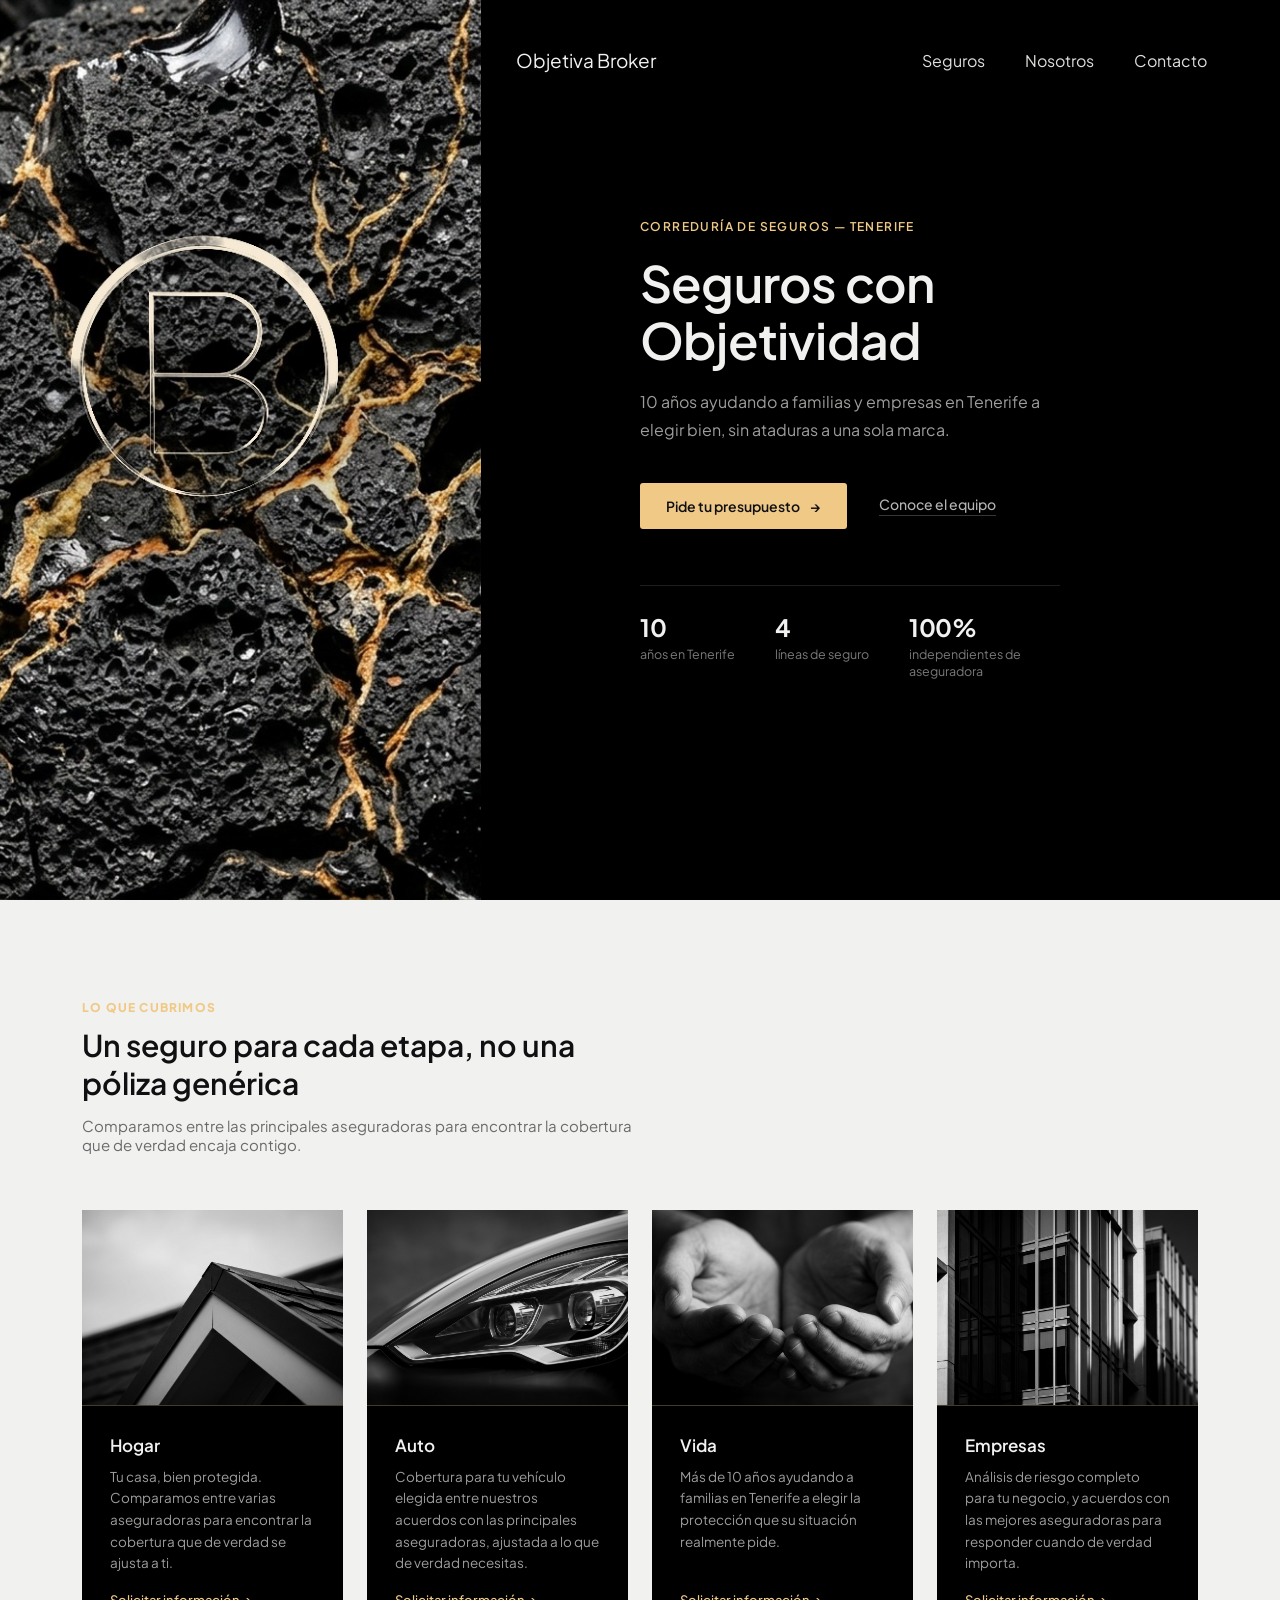
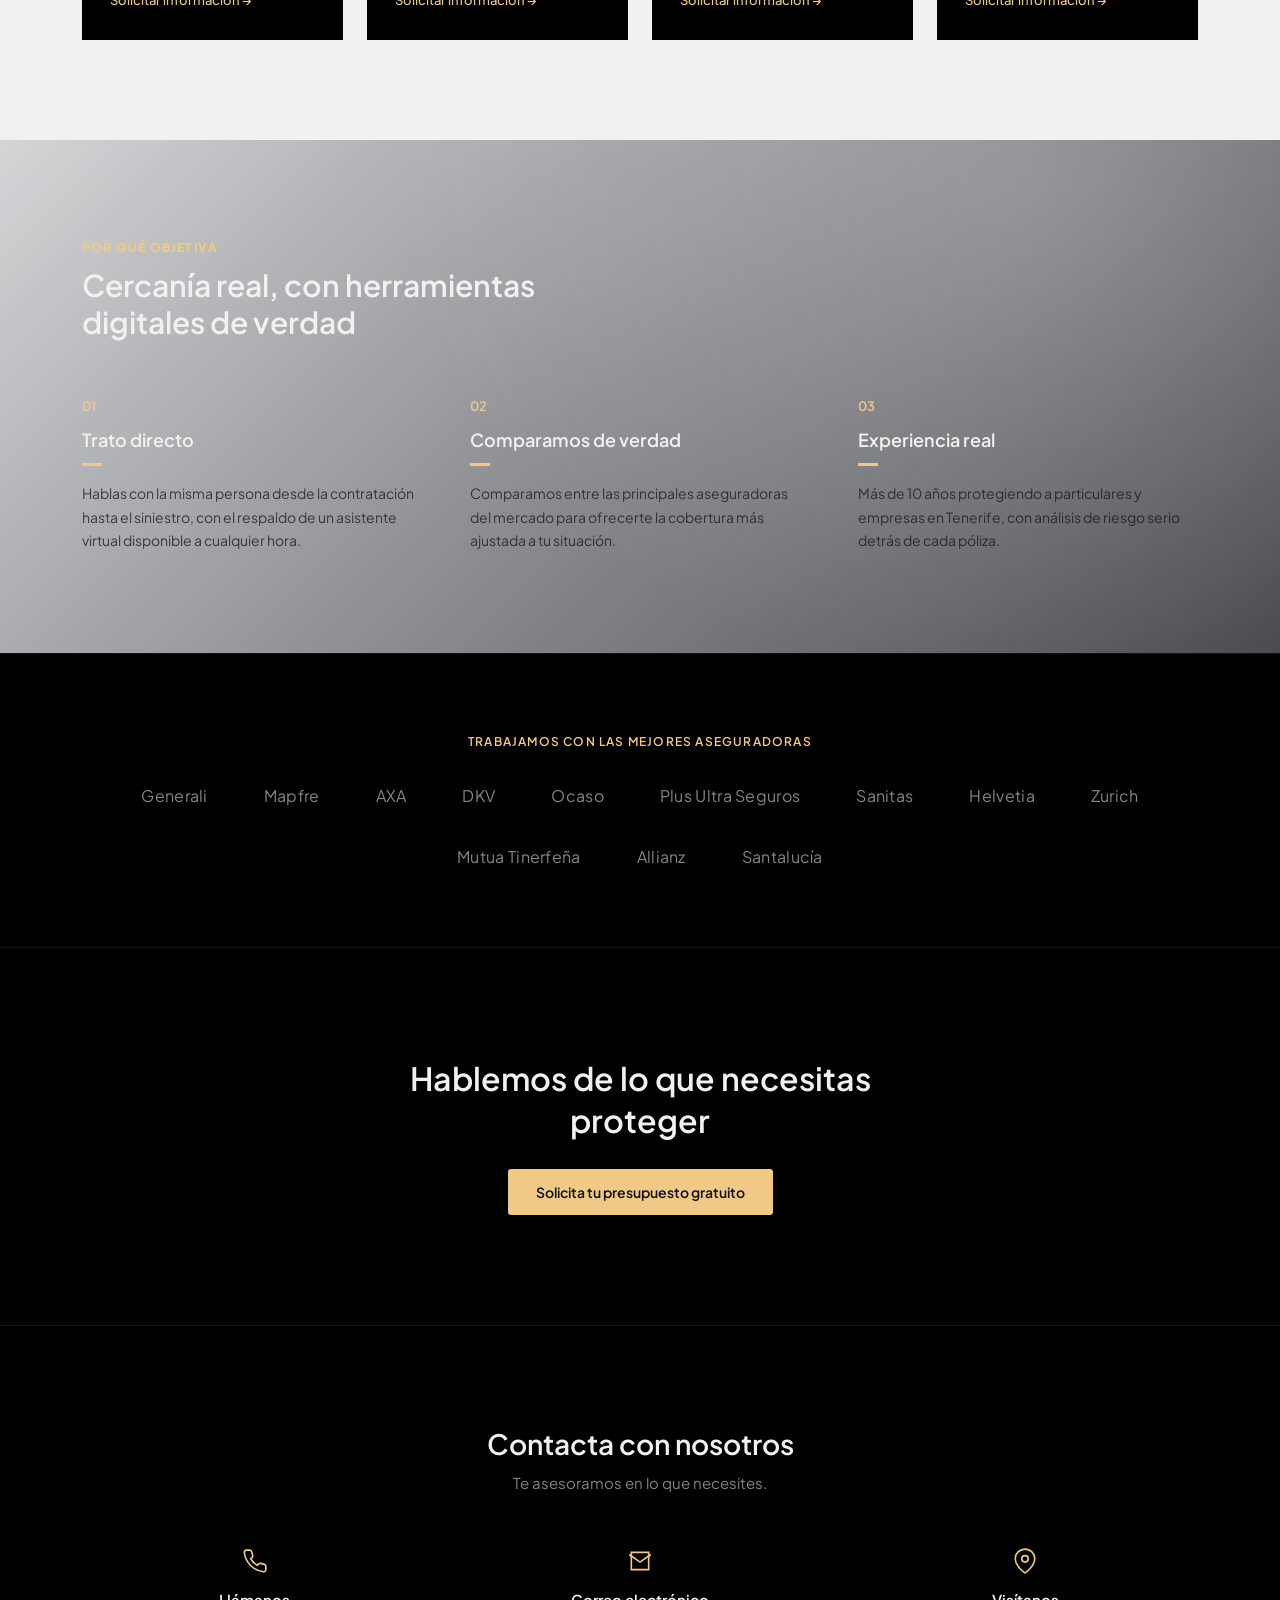
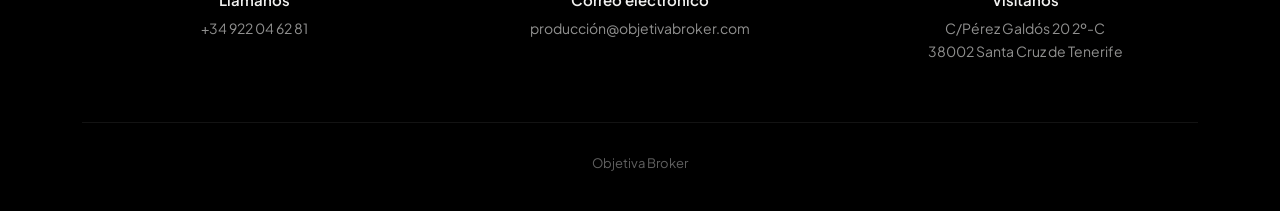
==== index.html @ 62b83504 "fix: menú móvil funcional con hamburguesa en las 5 páginas, header-page limpio sin estilos inline, r" ====
<!DOCTYPE html>
<html lang="es">
<head>
<meta charset="UTF-8">
<meta name="viewport" content="width=device-width, initial-scale=1.0">
<title>Objetiva Broker — Seguros con Objetividad</title>
<meta name="description" content="Correduría de seguros en Tenerife. Hogar, auto, vida y empresas, con trato directo y gestión digital.">
<link rel="preconnect" href="https://fonts.googleapis.com">
<link href="https://fonts.googleapis.com/css2?family=Plus+Jakarta+Sans:wght@400;500;600&display=swap" rel="stylesheet">
<link rel="stylesheet" href="css/style.css">
</head>
<body>

<div class="hero">

  <div class="rock-col">
    <img src="assets/img/roca-hero.jpg" alt="Roca volcánica de Tenerife">
  </div>

  <header>
    <div class="logo">Objetiva Broker</div>
    <button class="menu-toggle" aria-label="Abrir menú"><span></span><span></span><span></span></button>
    <nav>
      <a href="#seguros">Seguros</a>
      <a href="#nosotros">Nosotros</a>
      <a href="#contacto">Contacto</a>
    </nav>
  </header>

  <div class="hero-copy">
    <div class="hero-copy-inner">
      <div class="eyebrow">Correduría de seguros — Tenerife</div>
      <h1>Seguros con Objetividad</h1>
      <p class="hero-sub">10 años ayudando a familias y empresas en Tenerife a elegir bien, sin ataduras a una sola marca.</p>
      <div class="hero-cta-row">
        <a href="#contacto" class="hero-cta">Pide tu presupuesto <span class="arrow">→</span></a>
        <a href="#nosotros" class="hero-secondary">Conoce el equipo</a>
      </div>
      <div class="trust-strip">
        <div class="trust-item">
          <div class="num">10</div>
          <div class="lbl">años en Tenerife</div>
        </div>
        <div class="trust-item">
          <div class="num">4</div>
          <div class="lbl">líneas de seguro</div>
        </div>
        <div class="trust-item">
          <div class="num">100%</div>
          <div class="lbl">independientes de aseguradora</div>
        </div>
      </div>
    </div>
  </div>

</div>

<section id="seguros" class="products">
  <div class="wrap">
    <div class="section-head">
      <div class="section-eyebrow">Lo que cubrimos</div>
      <h2>Un seguro para cada etapa, no una póliza genérica</h2>
      <p>Comparamos entre las principales aseguradoras para encontrar la cobertura que de verdad encaja contigo.</p>
    </div>
    <div class="products-grid">
      <div class="product-card">
        <div class="product-media">
          <img src="assets/img/producto-hogar.png" alt="Hogar" loading="lazy">
        </div>
        <div class="product-body">
          <h3>Hogar</h3>
          <p>Tu casa, bien protegida. Comparamos entre varias aseguradoras para encontrar la cobertura que de verdad se ajusta a ti.</p>
          <a href="#contacto" class="product-link">Solicitar información →</a>
        </div>
      </div>
      <div class="product-card">
        <div class="product-media">
          <img src="assets/img/producto-auto.png" alt="Auto" loading="lazy">
        </div>
        <div class="product-body">
          <h3>Auto</h3>
          <p>Cobertura para tu vehículo elegida entre nuestros acuerdos con las principales aseguradoras, ajustada a lo que de verdad necesitas.</p>
          <a href="#contacto" class="product-link">Solicitar información →</a>
        </div>
      </div>
      <div class="product-card">
        <div class="product-media">
          <img src="assets/img/producto-salud.png" alt="Vida" loading="lazy">
        </div>
        <div class="product-body">
          <h3>Vida</h3>
          <p>Más de 10 años ayudando a familias en Tenerife a elegir la protección que su situación realmente pide.</p>
          <a href="#contacto" class="product-link">Solicitar información →</a>
        </div>
      </div>
      <div class="product-card">
        <div class="product-media">
          <img src="assets/img/producto-empresas.png" alt="Empresas" loading="lazy">
        </div>
        <div class="product-body">
          <h3>Empresas</h3>
          <p>Análisis de riesgo completo para tu negocio, y acuerdos con las mejores aseguradoras para responder cuando de verdad importa.</p>
          <a href="#contacto" class="product-link">Solicitar información →</a>
        </div>
      </div>
    </div>
  </div>
</section>

<section id="nosotros" class="why">
  <div class="wrap">
    <div class="section-head">
      <div class="section-eyebrow">Por qué Objetiva</div>
      <h2>Cercanía real, con herramientas digitales de verdad</h2>
    </div>
    <div class="why-grid">
      <div class="why-item">
        <div class="num">01</div>
        <h3>Trato directo</h3>
        <div class="underline"></div>
        <p>Hablas con la misma persona desde la contratación hasta el siniestro, con el respaldo de un asistente virtual disponible a cualquier hora.</p>
      </div>
      <div class="why-item">
        <div class="num">02</div>
        <h3>Comparamos de verdad</h3>
        <div class="underline"></div>
        <p>Comparamos entre las principales aseguradoras del mercado para ofrecerte la cobertura más ajustada a tu situación.</p>
      </div>
      <div class="why-item">
        <div class="num">03</div>
        <h3>Experiencia real</h3>
        <div class="underline"></div>
        <p>Más de 10 años protegiendo a particulares y empresas en Tenerife, con análisis de riesgo serio detrás de cada póliza.</p>
      </div>
    </div>
  </div>
</section>

<section class="insurers">
  <div class="wrap">
    <div class="insurers-eyebrow">Trabajamos con las mejores aseguradoras</div>
    <div class="insurers-grid">
      <span>Generali</span>
      <span>Mapfre</span>
      <span>AXA</span>
      <span>DKV</span>
      <span>Ocaso</span>
      <span>Plus Ultra Seguros</span>
      <span>Sanitas</span>
      <span>Helvetia</span>
      <span>Zurich</span>
      <span>Mutua Tinerfeña</span>
      <span>Allianz</span>
      <span>Santalucía</span>
    </div>
  </div>
</section>

<section class="cta-band">
  <div class="wrap">
    <h2>Hablemos de lo que necesitas proteger</h2>
    <a href="#contacto" class="btn-primary">Solicita tu presupuesto gratuito</a>
  </div>
</section>

<footer id="contacto">
  <div class="wrap">
    <div class="footer-head">
      <h2>Contacta con nosotros</h2>
      <p>Te asesoramos en lo que necesites.</p>
    </div>
    <div class="footer-grid">
      <div class="footer-item">
        <svg class="footer-icon" viewBox="0 0 24 24" fill="none" stroke="currentColor" stroke-width="1.5"><path d="M22 16.92v3a2 2 0 0 1-2.18 2 19.79 19.79 0 0 1-8.63-3.07 19.5 19.5 0 0 1-6-6 19.79 19.79 0 0 1-3.07-8.67A2 2 0 0 1 4.11 2h3a2 2 0 0 1 2 1.72c.127.96.362 1.903.7 2.81a2 2 0 0 1-.45 2.11L8.09 9.91a16 16 0 0 0 6 6l1.27-1.27a2 2 0 0 1 2.11-.45c.907.338 1.85.573 2.81.7A2 2 0 0 1 22 16.92z"/></svg>
        <div class="footer-label">Llámanos</div>
        <div class="footer-value">+34 922 04 62 81</div>
      </div>
      <div class="footer-item">
        <svg class="footer-icon" viewBox="0 0 24 24" fill="none" stroke="currentColor" stroke-width="1.5"><path d="M4 4h16v16H4z"/><path d="m22 6-10 7L2 6"/></svg>
        <div class="footer-label">Correo electrónico</div>
        <div class="footer-value">producción@objetivabroker.com</div>
      </div>
      <div class="footer-item">
        <svg class="footer-icon" viewBox="0 0 24 24" fill="none" stroke="currentColor" stroke-width="1.5"><path d="M21 10c0 7-9 13-9 13s-9-6-9-13a9 9 0 0 1 18 0z"/><circle cx="12" cy="10" r="3"/></svg>
        <div class="footer-label">Visítanos</div>
        <div class="footer-value">C/Pérez Galdós 20 2º-C<br>38002 Santa Cruz de Tenerife</div>
      </div>
    </div>
    <div class="footer-bottom">Objetiva Broker</div>
  </div>
</footer>

<script src="js/main.js"></script>
</body>
</html>
---- css/style.css ----
:root {
  --bg: #000000;
  --gold: #F0C987;
  --gold-dark: #9C7434;
  --text: #F1F1F0;
  --radius: 3px;
}

* {
  margin: 0;
  padding: 0;
  box-sizing: border-box;
}

html, body {
  height: 100%;
}

body {
  background: var(--bg);
  color: var(--text);
  font-family: 'Plus Jakarta Sans', sans-serif;
}

a {
  color: inherit;
  text-decoration: none;
}

/* ---------- Hero ---------- */

.hero {
  position: relative;
  height: 100vh;
  overflow: hidden;
}

.rock-col {
  position: absolute;
  top: 0;
  left: 0;
  width: 37.6%;
  height: 100%;
}

.rock-col img {
  width: 100%;
  height: 100%;
  object-fit: cover;
  object-position: center 30%;
  display: block;
}

header {
  position: absolute;
  top: 0;
  left: 37.6%;
  right: 0;
  z-index: 3;
  padding: 48px 5.7% 0 2.7%;
  display: flex;
  align-items: center;
  justify-content: space-between;
}

.logo {
  font-size: 19px;
  font-weight: 400;
  color: var(--text);
}

nav {
  display: flex;
  gap: 40px;
}

nav a {
  font-size: 16px;
  font-weight: 400;
  color: var(--text);
  opacity: 0.92;
  transition: opacity 0.2s ease;
}

nav a:hover {
  opacity: 1;
}

.hero-copy {
  position: relative;
  z-index: 2;
  height: 100%;
  display: flex;
  align-items: center;
  padding-left: 50%;
}

.hero-copy-inner {
  max-width: 420px;
}

.eyebrow {
  font-size: 12px;
  font-weight: 600;
  letter-spacing: 1.4px;
  text-transform: uppercase;
  color: var(--gold);
  margin-bottom: 20px;
}

.hero-copy h1 {
  font-size: 50px;
  font-weight: 600;
  line-height: 1.14;
  letter-spacing: -0.8px;
}

.hero-sub {
  margin-top: 20px;
  font-size: 16px;
  color: rgba(241, 241, 240, 0.65);
  line-height: 1.7;
  max-width: 410px;
}

.hero-cta-row {
  display: flex;
  align-items: center;
  gap: 32px;
  margin-top: 40px;
}

.hero-cta {
  display: inline-flex;
  align-items: center;
  gap: 10px;
  font-size: 14px;
  font-weight: 600;
  background: var(--gold);
  color: #101012;
  padding: 14px 26px;
  border-radius: var(--radius);
  transition: opacity 0.2s ease;
}

.hero-cta:hover {
  opacity: 0.88;
}

.hero-secondary {
  font-size: 14px;
  font-weight: 500;
  color: var(--text);
  opacity: 0.75;
  border-bottom: 1px solid rgba(241, 241, 240, 0.3);
  padding-bottom: 2px;
  transition: opacity 0.2s ease;
}

.hero-secondary:hover {
  opacity: 1;
}

.trust-strip {
  display: flex;
  gap: 40px;
  margin-top: 56px;
  padding-top: 26px;
  border-top: 1px solid rgba(241, 241, 240, 0.12);
}

.trust-item .num {
  font-size: 24px;
  font-weight: 700;
  color: var(--text);
  letter-spacing: -0.5px;
}

.trust-item .lbl {
  font-size: 12.5px;
  color: rgba(241, 241, 240, 0.5);
  margin-top: 4px;
  line-height: 1.4;
  max-width: 140px;
}

/* ---------- Layout helpers ---------- */

.wrap {
  max-width: 1180px;
  margin: 0 auto;
  padding: 0 32px;
}

section {
  padding: 100px 0;
}

.section-head {
  max-width: 560px;
  margin-bottom: 56px;
}

.section-eyebrow {
  font-size: 12px;
  font-weight: 800;
  letter-spacing: 1.2px;
  text-transform: uppercase;
  color: var(--gold);
  margin-bottom: 12px;
}

.section-head h2 {
  font-size: 30px;
  font-weight: 600;
  line-height: 1.25;
}

.section-head p {
  margin-top: 14px;
  color: rgba(241, 241, 240, 0.65);
  font-size: 15px;
}

/* ---------- Products ---------- */

.products {
  background: #F1F1F0;
}

.products .section-head h2 {
  color: #101012;
}

.products .section-head p {
  color: rgba(16, 16, 18, 0.6);
}

.products-grid {
  display: grid;
  grid-template-columns: repeat(4, 1fr);
  gap: 24px;
}
.product-card {
  background: var(--bg);
  padding: 0;
  display: flex;
  flex-direction: column;
  transition: background 0.2s ease;
}
.product-card:hover {
  background: #17171a;
}
.product-media {
  width: 100%;
  aspect-ratio: 4 / 3;
  overflow: hidden;
  border-bottom: 1px solid rgba(201, 168, 112, 0.35);
}
.product-media img {
  width: 100%;
  height: 100%;
  object-fit: cover;
  display: block;
  filter: grayscale(100%) contrast(1.05) brightness(0.95);
  transition: filter 0.5s ease, transform 0.5s ease;
}
.product-card:hover .product-media img {
  filter: grayscale(35%) sepia(22%) saturate(130%) contrast(1.05) brightness(0.95);
  transform: scale(1.04);
}
.product-body {
  padding: 28px 28px 32px;
  display: flex;
  flex-direction: column;
  flex: 1;
}
.product-card h3 {
  font-size: 17px;
  font-weight: 600;
  margin-bottom: 10px;
}
.product-card p {
  font-size: 13.5px;
  color: rgba(241, 241, 240, 0.65);
  line-height: 1.6;
}
.product-link {
  display: inline-block;
  margin-top: auto;
  padding-top: 18px;
  font-size: 13px;
  color: var(--gold);
  font-weight: 500;
}

/* ---------- Why Objetiva ---------- */

.why {
  background:
    radial-gradient(ellipse 900px 700px at 80% 10%, rgba(255, 255, 255, 0.18) 0%, rgba(255, 255, 255, 0) 70%),
    linear-gradient(135deg, #D4D5D7 0%, #8A8C8F 50%, #4A4C4F 100%);
}

.why-grid {
  display: grid;
  grid-template-columns: 1fr 1fr 1fr;
  gap: 48px;
}

.why-item .num {
  font-size: 13px;
  color: var(--gold);
  font-weight: 600;
  margin-bottom: 14px;
}

.why-item h3 {
  font-size: 18px;
  font-weight: 600;
  margin-bottom: 4px;
}

.why-item .underline {
  width: 20px;
  height: 3px;
  background: var(--gold);
  margin: 12px 0 16px;
  border-radius: 0;
}

.why-item p {
  font-size: 14px;
  color: rgba(20, 20, 22, 0.75);
  line-height: 1.7;
}

/* ---------- CTA band ---------- */

.cta-band {
  text-align: center;
  padding: 110px 0;
}

.cta-band h2 {
  font-size: 32px;
  font-weight: 600;
  max-width: 520px;
  margin: 0 auto 28px;
  line-height: 1.3;
}

.btn-primary {
  background: var(--gold);
  color: #101012;
  font-weight: 600;
  font-size: 14px;
  padding: 14px 28px;
  border-radius: var(--radius);
  display: inline-block;
}

/* ---------- Footer ---------- */

footer {
  border-top: 1px solid rgba(241, 241, 240, 0.1);
  padding: 100px 0 40px;
  text-align: center;
}

.footer-head h2 {
  font-size: 28px;
  font-weight: 600;
  color: var(--text);
}

.footer-head p {
  margin-top: 12px;
  font-size: 15px;
  color: rgba(241, 241, 240, 0.55);
}

.footer-grid {
  display: grid;
  grid-template-columns: 1fr 1fr 1fr;
  gap: 40px;
  margin: 56px 0 60px;
}

.footer-item {
  display: flex;
  flex-direction: column;
  align-items: center;
}

.footer-icon {
  width: 26px;
  height: 26px;
  color: var(--gold);
  margin-bottom: 16px;
}

.footer-label {
  font-size: 15px;
  font-weight: 600;
  color: var(--text);
  margin-bottom: 8px;
}

.footer-value {
  font-size: 14px;
  color: rgba(241, 241, 240, 0.6);
  line-height: 1.6;
}

.footer-bottom {
  padding-top: 32px;
  border-top: 1px solid rgba(241, 241, 240, 0.08);
  font-size: 13px;
  color: rgba(241, 241, 240, 0.4);
}

/* ---------- Responsive ---------- */


/* ---------- Insurers ---------- */

.insurers {
  padding: 80px 0;
  border-top: 1px solid rgba(241, 241, 240, 0.08);
  border-bottom: 1px solid rgba(241, 241, 240, 0.08);
}

.insurers-eyebrow {
  font-size: 12px;
  font-weight: 600;
  letter-spacing: 1.2px;
  text-transform: uppercase;
  color: var(--gold);
  margin-bottom: 36px;
  text-align: center;
}

.insurers-grid {
  display: flex;
  flex-wrap: wrap;
  justify-content: center;
  gap: 40px 56px;
}

.insurers-grid span {
  font-size: 16px;
  font-weight: 400;
  color: rgba(241, 241, 240, 0.55);
  letter-spacing: 0.3px;
}

@media (max-width: 900px) {

  header {
    left: 0;
    padding: 24px 24px 0;
    background: rgba(0, 0, 0, 0.4);
  }

  .rock-col {
    width: 100%;
    opacity: 0.35;
  }

  .hero-copy {
    padding-left: 24px;
    padding-right: 24px;
    padding-top: 260px;
    justify-content: flex-start;
  }

  .hero-copy h1 {
    font-size: 30px;
  }

  .products-grid {
    grid-template-columns: 1fr 1fr;
  }

  .why-grid {
    grid-template-columns: 1fr;
    gap: 40px;
  }

  .footer-grid {
    grid-template-columns: 1fr;
    gap: 36px;
  }
}

/* ---------- Página interior: header genérico ---------- */

.page-head {
  background: #000000;
  padding: 80px 5.7% 70px;
  text-align: center;
}

.page-eyebrow {
  font-size: 12px;
  font-weight: 600;
  letter-spacing: 1.4px;
  text-transform: uppercase;
  color: var(--gold);
  margin-bottom: 18px;
}

.page-head h1 {
  font-size: 38px;
  font-weight: 600;
  letter-spacing: -0.5px;
  max-width: 640px;
  margin: 0 auto;
}

nav a.active {
  color: var(--gold);
  opacity: 1;
}

/* ---------- Categorías de seguros (zigzag) ---------- */

.category {
  display: flex;
  align-items: center;
  min-height: 380px;
  max-width: 1180px;
  margin: 0 auto;
  padding: 60px 32px;
  gap: 64px;
}

.category.reverse {
  flex-direction: row-reverse;
}

.cat-media {
  flex: 1 1 46%;
  aspect-ratio: 4 / 3;
  border-radius: var(--radius);
  overflow: hidden;
  background: #101012;
}

.cat-media img {
  width: 100%;
  height: 100%;
  object-fit: cover;
  display: block;
  filter: grayscale(100%) contrast(1.05) brightness(0.95);
}

.cat-media.pending {
  display: flex;
  align-items: center;
  justify-content: center;
  font-size: 12px;
  color: rgba(241, 241, 240, 0.35);
  text-align: center;
  padding: 20px;
}

.cat-body {
  flex: 1 1 54%;
}

.cat-icon {
  width: 38px;
  height: 38px;
  border: 1.4px solid var(--gold);
  border-radius: 50%;
  display: flex;
  align-items: center;
  justify-content: center;
  margin-bottom: 22px;
  color: var(--gold);
  font-size: 16px;
}

.cat-body h2 {
  font-size: 28px;
  font-weight: 600;
  letter-spacing: -0.3px;
  margin-bottom: 10px;
}

.cat-tagline {
  font-size: 15px;
  color: var(--gold);
  margin-bottom: 22px;
  font-weight: 500;
}

.cat-list {
  list-style: none;
  margin-bottom: 22px;
}

.cat-list li {
  font-size: 14.5px;
  color: rgba(241, 241, 240, 0.7);
  line-height: 1.7;
  padding-left: 18px;
  position: relative;
  margin-bottom: 6px;
}

.cat-list li::before {
  content: "—";
  position: absolute;
  left: 0;
  color: var(--gold-dark);
}

.cat-diff {
  font-size: 13.5px;
  color: rgba(241, 241, 240, 0.5);
  font-style: italic;
  border-left: 2px solid var(--gold);
  padding-left: 14px;
  margin-bottom: 26px;
  max-width: 400px;
}

.cat-cta {
  display: inline-flex;
  align-items: center;
  gap: 8px;
  font-size: 13.5px;
  font-weight: 600;
  color: var(--gold);
  border-bottom: 1px solid rgba(240, 201, 135, 0.4);
  padding-bottom: 3px;
}

.divider {
  height: 1px;
  background: rgba(241, 241, 240, 0.07);
  max-width: 1180px;
  margin: 0 auto;
}

@media (max-width: 900px) {
  .category, .category.reverse {
    flex-direction: column;
    gap: 32px;
    padding: 48px 24px;
  }
}

/* ---------- Página Nosotros ---------- */

.historia {
  display: flex;
  align-items: center;
  gap: 64px;
  max-width: 1180px;
  margin: 0 auto;
  padding: 90px 32px;
}

.historia-media {
  flex: 1 1 44%;
  aspect-ratio: 4 / 3.4;
  border-radius: var(--radius);
  overflow: hidden;
  background: #101012;
}

.historia-media img {
  width: 100%;
  height: 100%;
  object-fit: cover;
  display: block;
  filter: grayscale(100%) contrast(1.05) brightness(0.95);
}

.historia-media.pending {
  display: flex;
  align-items: center;
  justify-content: center;
  font-size: 12px;
  color: rgba(241, 241, 240, 0.35);
  text-align: center;
  padding: 20px;
}

.historia-body {
  flex: 1 1 56%;
}

.historia-body h2 {
  font-size: 28px;
  font-weight: 600;
  margin-bottom: 18px;
  letter-spacing: -0.3px;
}

.historia-body p {
  font-size: 15px;
  color: rgba(241, 241, 240, 0.65);
  line-height: 1.8;
  margin-bottom: 16px;
  max-width: 480px;
}

@media (max-width: 900px) {
  .historia {
    flex-direction: column;
    gap: 32px;
    padding: 48px 24px;
  }
}

/* ---------- Página Contacto ---------- */

.contact-wrap {
  display: flex;
  gap: 64px;
  max-width: 1180px;
  margin: 0 auto;
  padding: 20px 32px 100px;
}

.contact-form {
  flex: 1 1 58%;
}

.field {
  margin-bottom: 20px;
  display: flex;
  flex-direction: column;
  gap: 8px;
}

.field label {
  font-size: 12.5px;
  color: rgba(241, 241, 240, 0.55);
  font-weight: 500;
}

.field input,
.field textarea {
  background: #17171a;
  border: 1px solid rgba(241, 241, 240, 0.12);
  border-radius: var(--radius);
  padding: 13px 14px;
  color: var(--text);
  font-family: 'Plus Jakarta Sans', sans-serif;
  font-size: 14px;
}

.field textarea {
  resize: vertical;
  min-height: 110px;
}

.btn-submit {
  background: var(--gold);
  color: #101012;
  font-weight: 600;
  font-size: 14px;
  padding: 14px 30px;
  border-radius: var(--radius);
  display: inline-block;
  border: none;
  cursor: pointer;
  margin-top: 8px;
  font-family: 'Plus Jakarta Sans', sans-serif;
}

.form-note {
  font-size: 12.5px;
  color: rgba(241, 241, 240, 0.4);
  margin-top: 14px;
}

.contact-info {
  flex: 1 1 42%;
}

.info-block {
  margin-bottom: 32px;
}

.info-block .lbl {
  font-size: 12px;
  font-weight: 700;
  letter-spacing: 0.8px;
  text-transform: uppercase;
  color: var(--gold);
  margin-bottom: 8px;
}

.info-block .val {
  font-size: 15px;
  color: rgba(241, 241, 240, 0.8);
  line-height: 1.6;
}

.map-ph {
  margin-top: 12px;
  aspect-ratio: 16 / 10;
  border-radius: var(--radius);
  background: #101012;
  display: flex;
  align-items: center;
  justify-content: center;
  font-size: 12px;
  color: rgba(241, 241, 240, 0.35);
  text-align: center;
  padding: 20px;
}

@media (max-width: 900px) {
  .contact-wrap {
    flex-direction: column;
    gap: 40px;
    padding: 20px 24px 60px;
  }
}

/* ---------- Página Legal ---------- */

.legal-nav {
  display: flex;
  gap: 32px;
  justify-content: center;
  padding: 24px 5.7% 0;
  background: #000000;
  border-bottom: 1px solid rgba(241, 241, 240, 0.08);
}

.legal-nav a {
  font-size: 13.5px;
  color: rgba(241, 241, 240, 0.55);
  padding-bottom: 14px;
  display: inline-block;
}

.legal-nav a.active {
  color: var(--gold);
  border-bottom: 2px solid var(--gold);
}

.legal-body {
  max-width: 760px;
  margin: 0 auto;
  padding: 70px 32px 100px;
}

.legal-body h2 {
  font-size: 19px;
  font-weight: 600;
  margin: 36px 0 12px;
}

.legal-body h2:first-child {
  margin-top: 0;
}

.legal-body p {
  font-size: 14px;
  color: rgba(241, 241, 240, 0.6);
  line-height: 1.8;
  margin-bottom: 14px;
}

.legal-body .pending-note {
  font-size: 12.5px;
  color: var(--gold-dark);
  font-style: italic;
}

/* ---------- Header genérico de páginas interiores ---------- */

.header-page {
  position: relative;
  background: #000000;
  padding: 28px 5.7%;
  display: flex;
  align-items: center;
  justify-content: space-between;
}

/* ---------- Menú móvil (hamburguesa) ---------- */

.menu-toggle {
  display: none;
  flex-direction: column;
  gap: 5px;
  background: none;
  border: none;
  cursor: pointer;
  padding: 6px;
  z-index: 10;
}

.menu-toggle span {
  width: 22px;
  height: 2px;
  background: var(--text);
  display: block;
  transition: transform 0.25s ease, opacity 0.25s ease;
}

.menu-toggle.open span:nth-child(1) {
  transform: translateY(7px) rotate(45deg);
}

.menu-toggle.open span:nth-child(2) {
  opacity: 0;
}

.menu-toggle.open span:nth-child(3) {
  transform: translateY(-7px) rotate(-45deg);
}

@media (max-width: 900px) {
  .menu-toggle {
    display: flex;
  }

  .header-page {
    padding: 20px 24px;
  }

  nav {
    position: absolute;
    top: 100%;
    left: 0;
    right: 0;
    background: #000000;
    flex-direction: column;
    gap: 0;
    max-height: 0;
    overflow: hidden;
    opacity: 0;
    pointer-events: none;
    transition: max-height 0.3s ease, opacity 0.3s ease;
    z-index: 5;
  }

  nav.nav-open {
    max-height: 300px;
    opacity: 1;
    pointer-events: auto;
    border-bottom: 1px solid rgba(241, 241, 240, 0.08);
  }

  nav a {
    padding: 16px 24px;
    border-top: 1px solid rgba(241, 241, 240, 0.08);
  }
}

/* ---------- Legal responsive ---------- */

@media (max-width: 900px) {
  .legal-nav {
    gap: 20px;
    padding: 20px 24px 0;
    flex-wrap: wrap;
  }

  .legal-body {
    padding: 48px 24px 70px;
  }
}
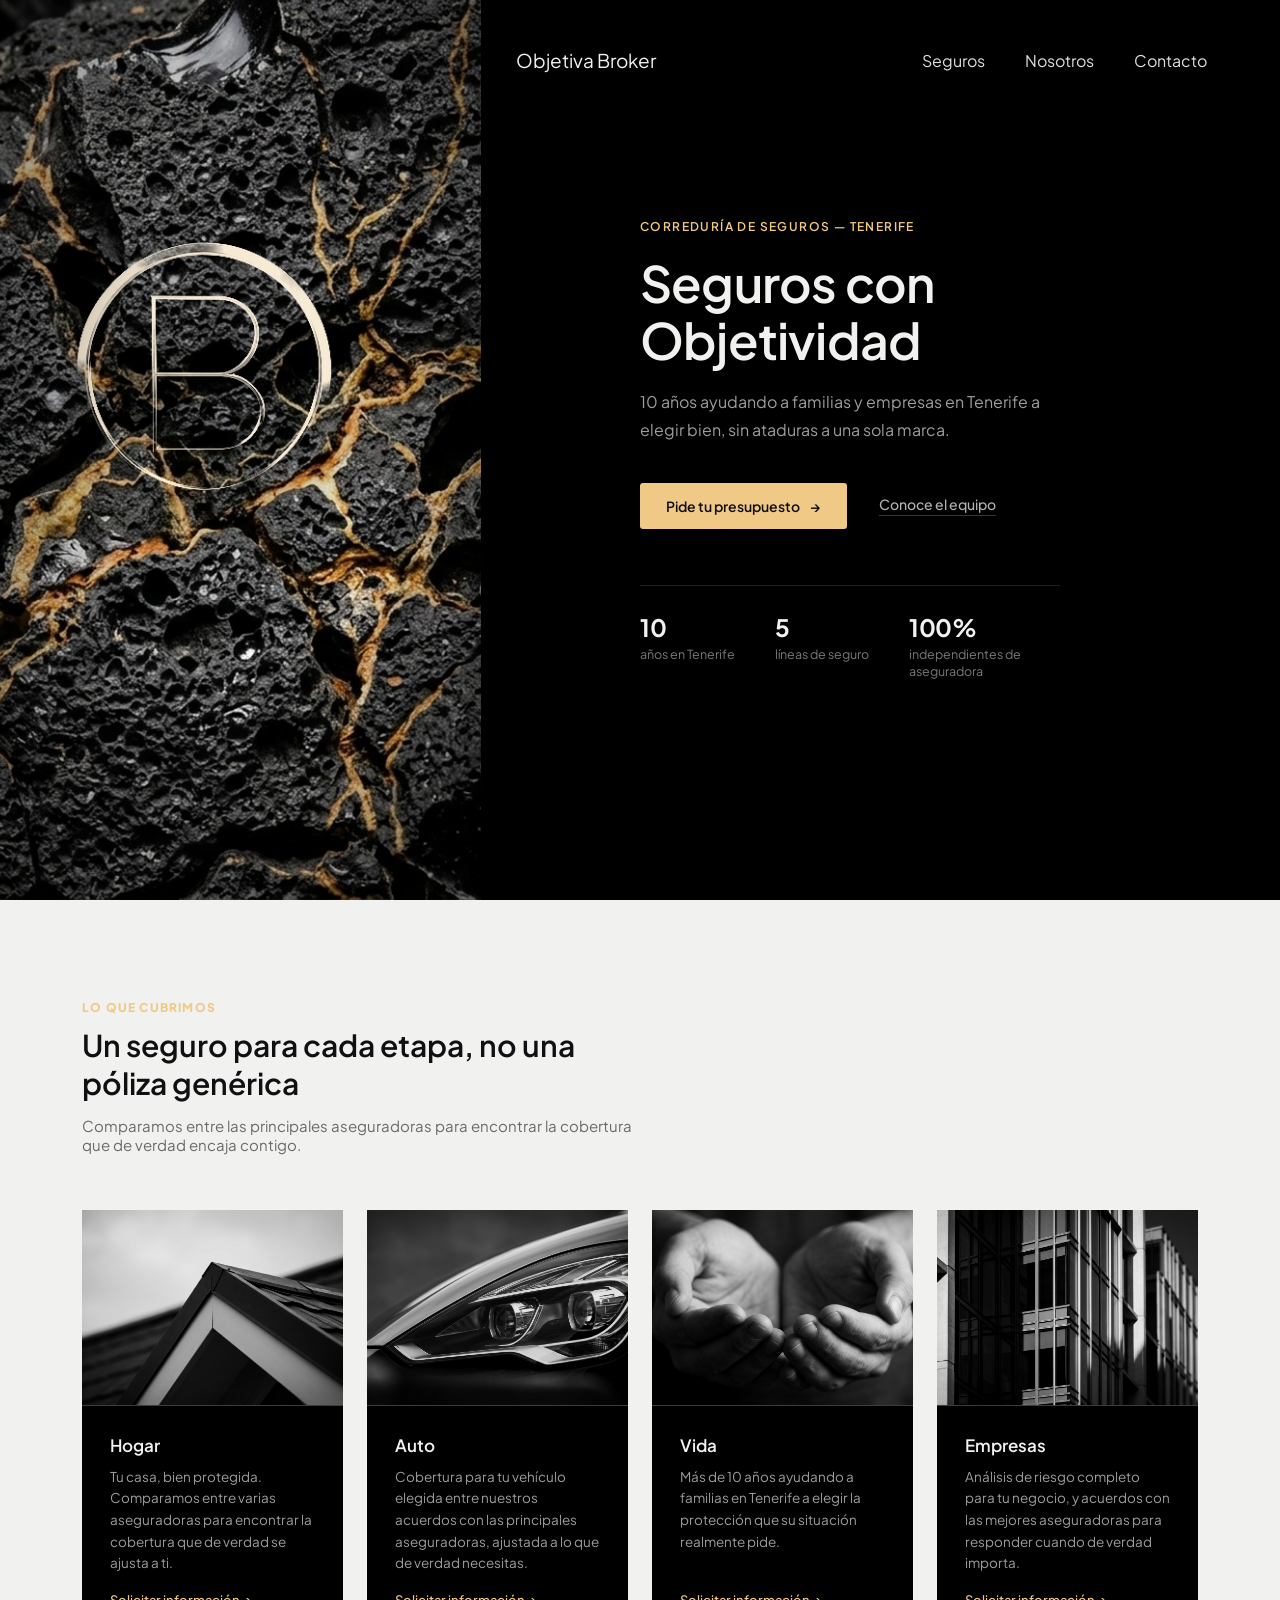
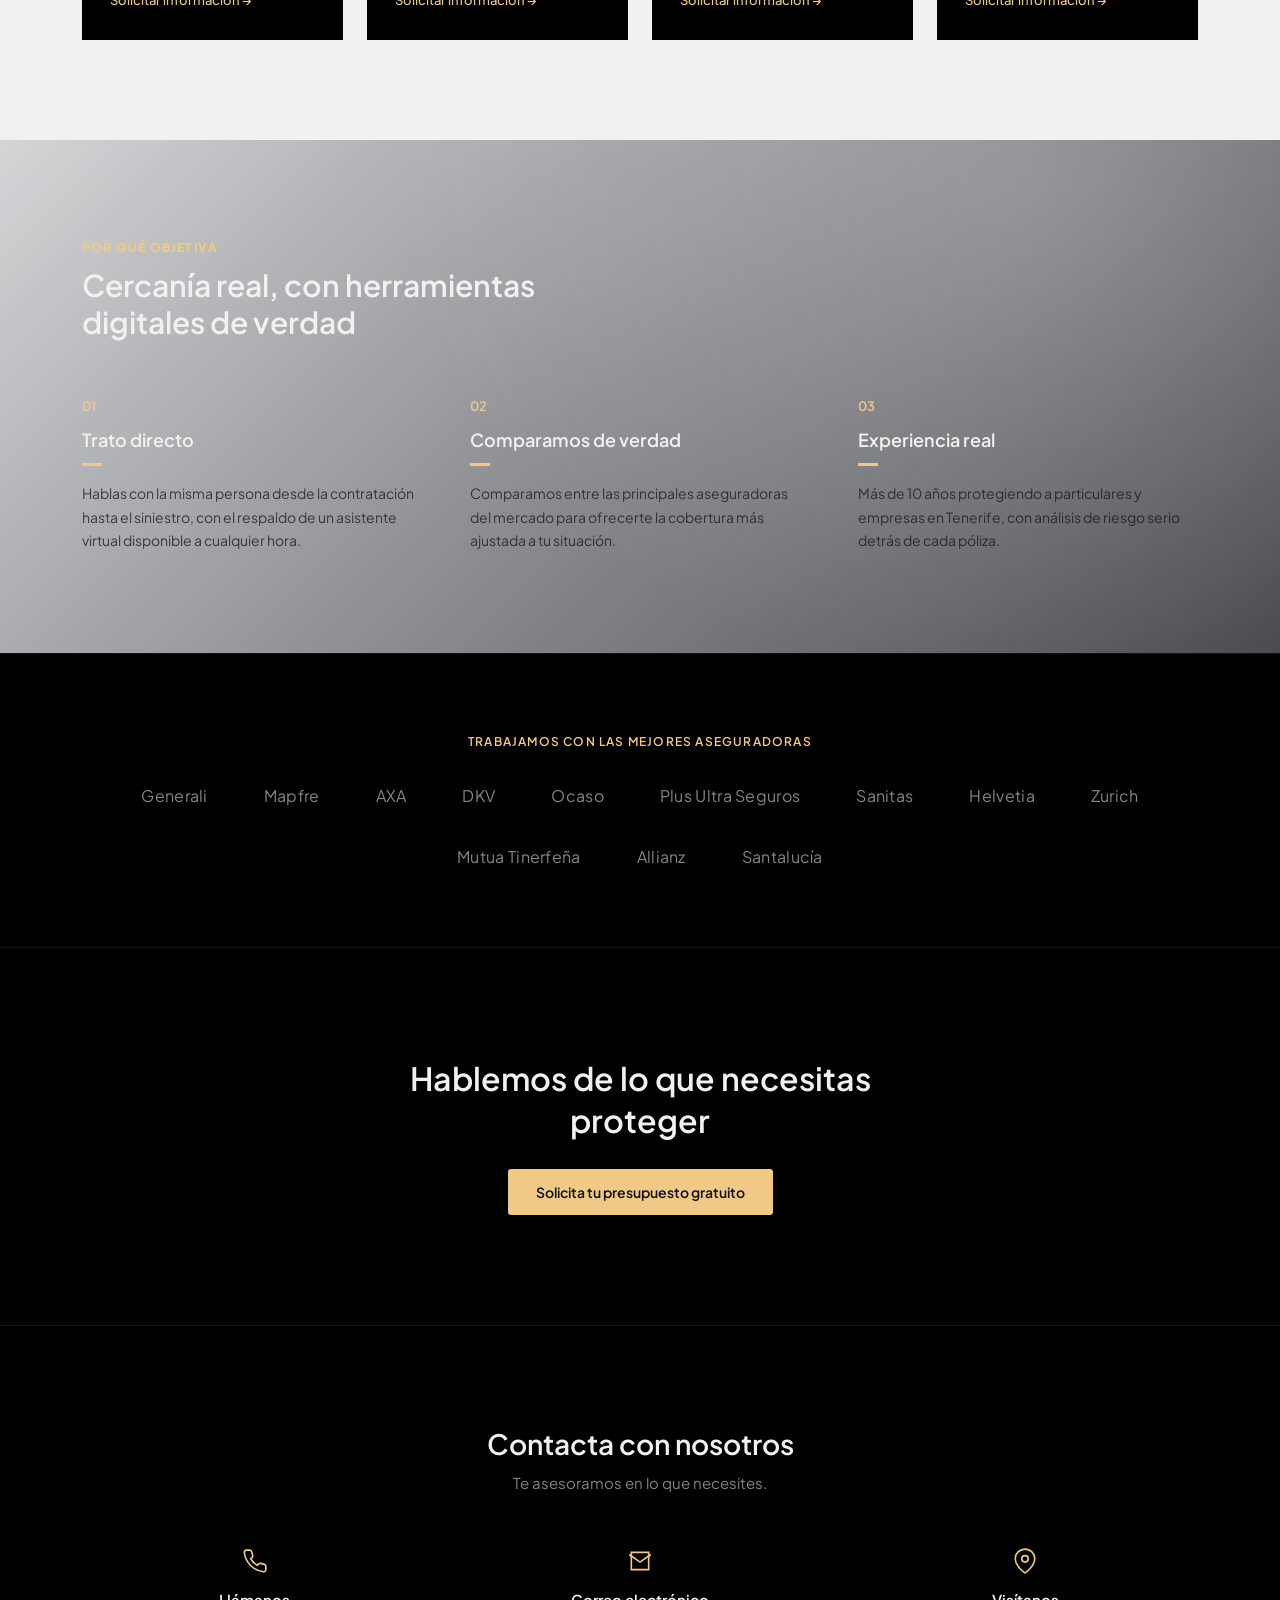
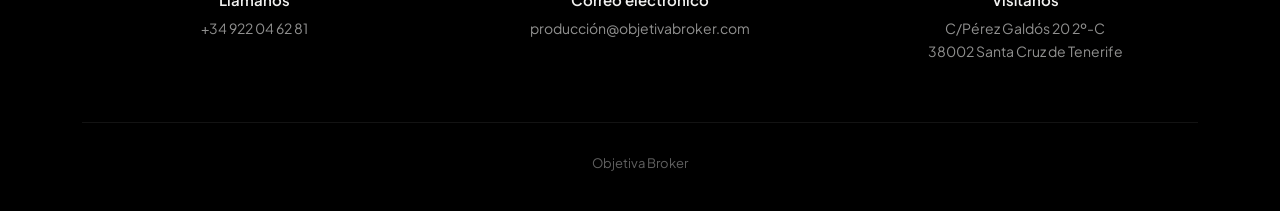
==== commit 824dbc2d: "fix: enlaces de Inicio (menú, CTAs, tarjetas) apuntan a las páginas reales en vez de anclas internas" ====
--- a/index.html
+++ b/index.html
@@ -21,9 +21,9 @@
     <div class="logo">Objetiva Broker</div>
     <button class="menu-toggle" aria-label="Abrir menú"><span></span><span></span><span></span></button>
     <nav>
-      <a href="#seguros">Seguros</a>
-      <a href="#nosotros">Nosotros</a>
-      <a href="#contacto">Contacto</a>
+      <a href="seguros.html">Seguros</a>
+      <a href="nosotros.html">Nosotros</a>
+      <a href="contacto.html">Contacto</a>
     </nav>
   </header>
 
@@ -33,8 +33,8 @@
       <h1>Seguros con Objetividad</h1>
       <p class="hero-sub">10 años ayudando a familias y empresas en Tenerife a elegir bien, sin ataduras a una sola marca.</p>
       <div class="hero-cta-row">
-        <a href="#contacto" class="hero-cta">Pide tu presupuesto <span class="arrow">→</span></a>
-        <a href="#nosotros" class="hero-secondary">Conoce el equipo</a>
+        <a href="contacto.html" class="hero-cta">Pide tu presupuesto <span class="arrow">→</span></a>
+        <a href="nosotros.html" class="hero-secondary">Conoce el equipo</a>
       </div>
       <div class="trust-strip">
         <div class="trust-item">
@@ -42,7 +42,7 @@
           <div class="lbl">años en Tenerife</div>
         </div>
         <div class="trust-item">
-          <div class="num">4</div>
+          <div class="num">5</div>
           <div class="lbl">líneas de seguro</div>
         </div>
         <div class="trust-item">
@@ -70,7 +70,7 @@
         <div class="product-body">
           <h3>Hogar</h3>
           <p>Tu casa, bien protegida. Comparamos entre varias aseguradoras para encontrar la cobertura que de verdad se ajusta a ti.</p>
-          <a href="#contacto" class="product-link">Solicitar información →</a>
+          <a href="seguros.html" class="product-link">Solicitar información →</a>
         </div>
       </div>
       <div class="product-card">
@@ -80,7 +80,7 @@
         <div class="product-body">
           <h3>Auto</h3>
           <p>Cobertura para tu vehículo elegida entre nuestros acuerdos con las principales aseguradoras, ajustada a lo que de verdad necesitas.</p>
-          <a href="#contacto" class="product-link">Solicitar información →</a>
+          <a href="seguros.html" class="product-link">Solicitar información →</a>
         </div>
       </div>
       <div class="product-card">
@@ -90,7 +90,7 @@
         <div class="product-body">
           <h3>Vida</h3>
           <p>Más de 10 años ayudando a familias en Tenerife a elegir la protección que su situación realmente pide.</p>
-          <a href="#contacto" class="product-link">Solicitar información →</a>
+          <a href="seguros.html" class="product-link">Solicitar información →</a>
         </div>
       </div>
       <div class="product-card">
@@ -100,7 +100,7 @@
         <div class="product-body">
           <h3>Empresas</h3>
           <p>Análisis de riesgo completo para tu negocio, y acuerdos con las mejores aseguradoras para responder cuando de verdad importa.</p>
-          <a href="#contacto" class="product-link">Solicitar información →</a>
+          <a href="seguros.html" class="product-link">Solicitar información →</a>
         </div>
       </div>
     </div>
@@ -159,7 +159,7 @@
 <section class="cta-band">
   <div class="wrap">
     <h2>Hablemos de lo que necesitas proteger</h2>
-    <a href="#contacto" class="btn-primary">Solicita tu presupuesto gratuito</a>
+    <a href="contacto.html" class="btn-primary">Solicita tu presupuesto gratuito</a>
   </div>
 </section>
 
--- a/css/style.css
+++ b/css/style.css
@@ -973,3 +973,14 @@
     padding: 48px 24px 70px;
   }
 }
+
+/* ---------- Overlay de prueba: oscurecer roca ---------- */
+
+.rock-col::after {
+  content: "";
+  position: absolute;
+  inset: 0;
+  background: radial-gradient(ellipse at center, rgba(0, 0, 0, 0) 35%, rgba(0, 0, 0, 0.55) 100%);
+  pointer-events: none;
+  z-index: 1;
+}
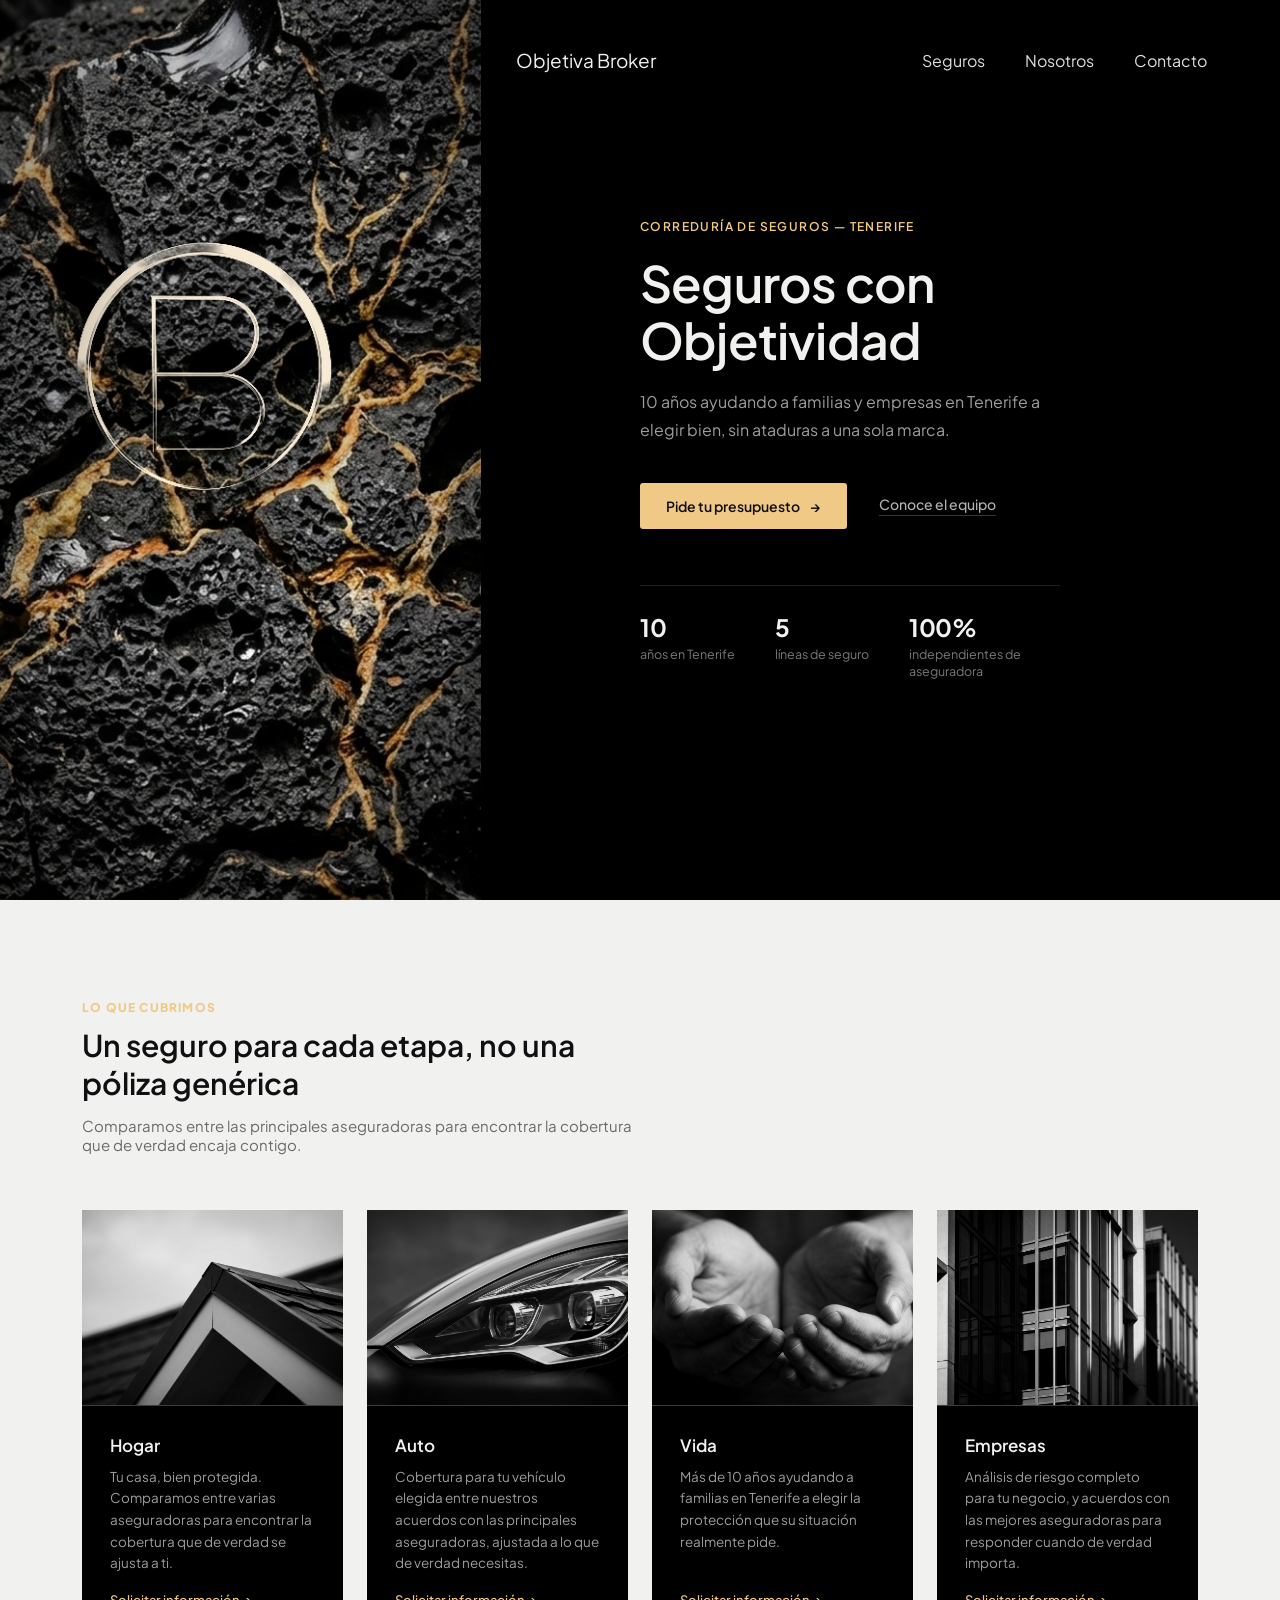
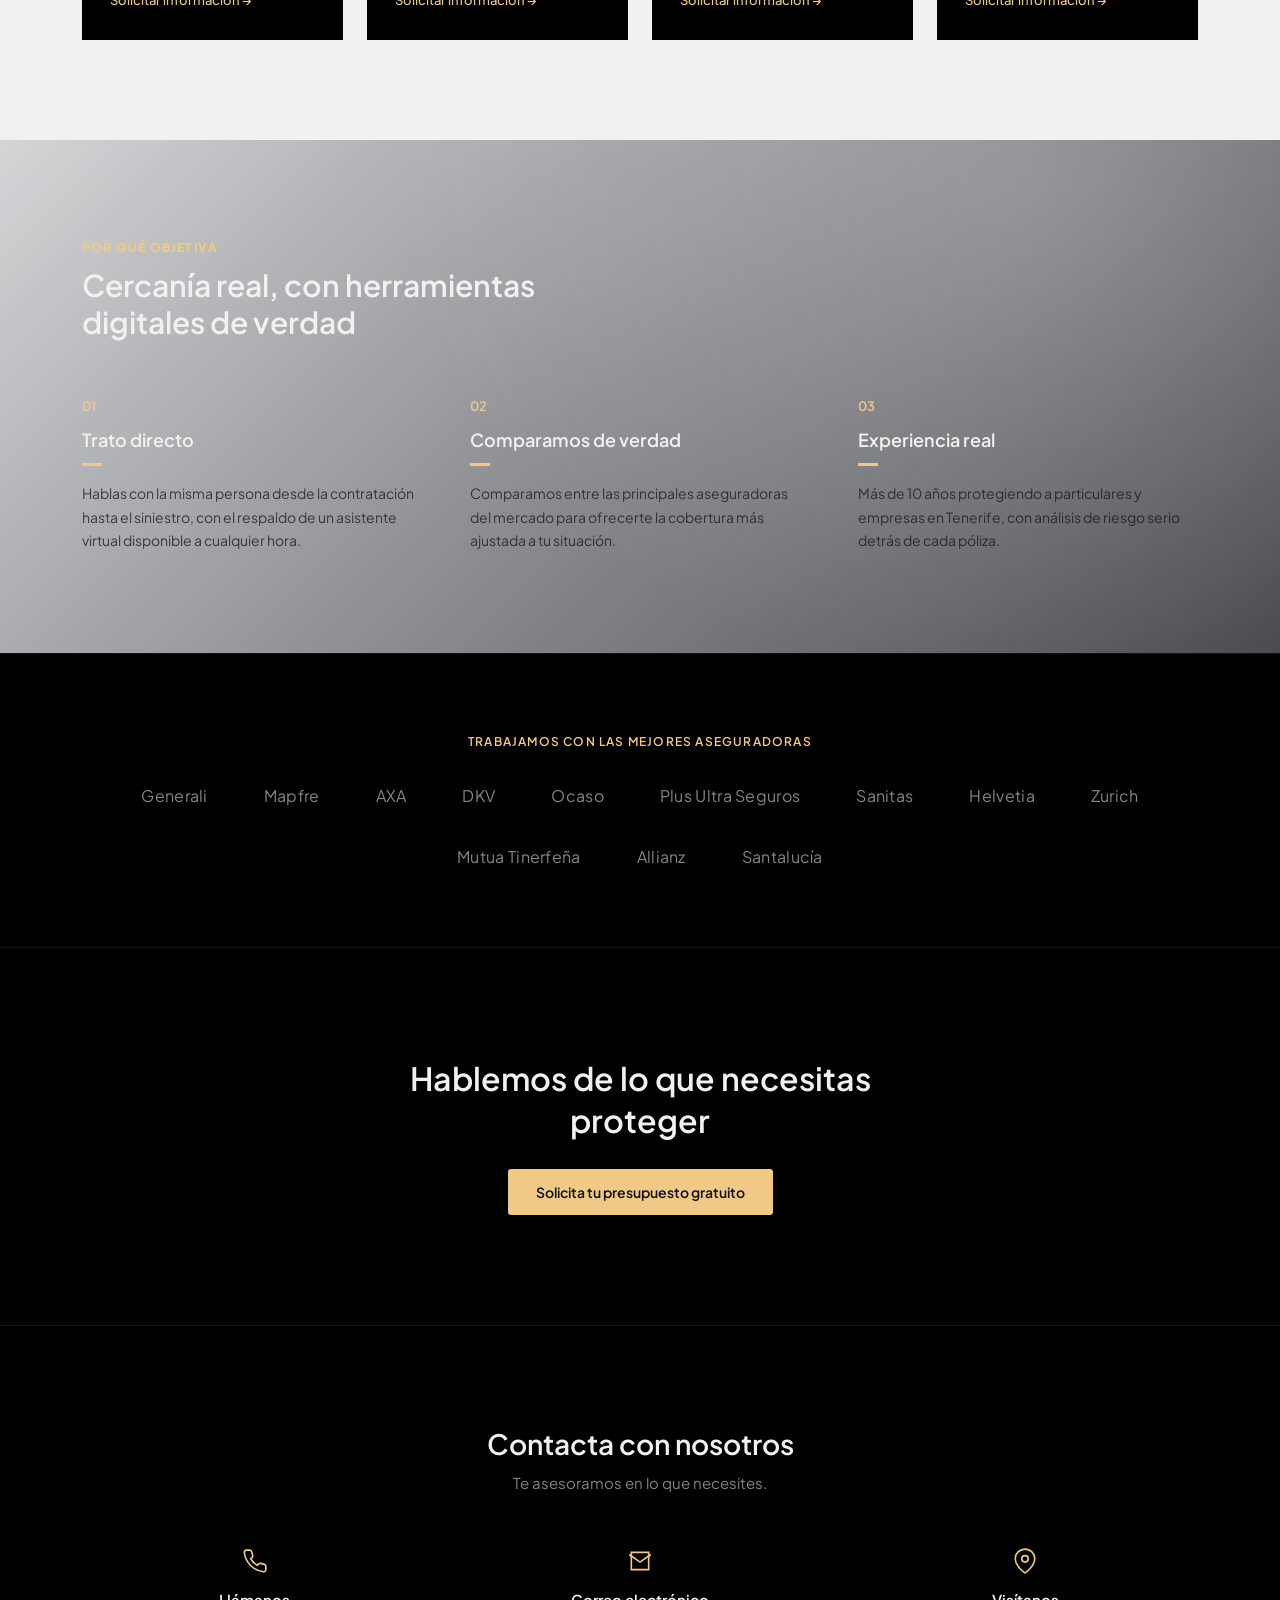
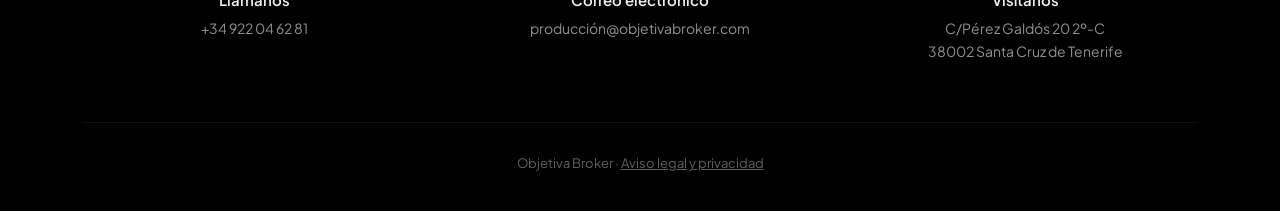
==== commit 1b08624a: "fix: enlace a Legal en el footer de las 5 páginas" ====
--- a/index.html
+++ b/index.html
@@ -186,7 +186,7 @@
         <div class="footer-value">C/Pérez Galdós 20 2º-C<br>38002 Santa Cruz de Tenerife</div>
       </div>
     </div>
-    <div class="footer-bottom">Objetiva Broker</div>
+    <div class="footer-bottom">Objetiva Broker · <a href="legal.html" style="color: inherit; text-decoration: underline;">Aviso legal y privacidad</a></div>
   </div>
 </footer>
 
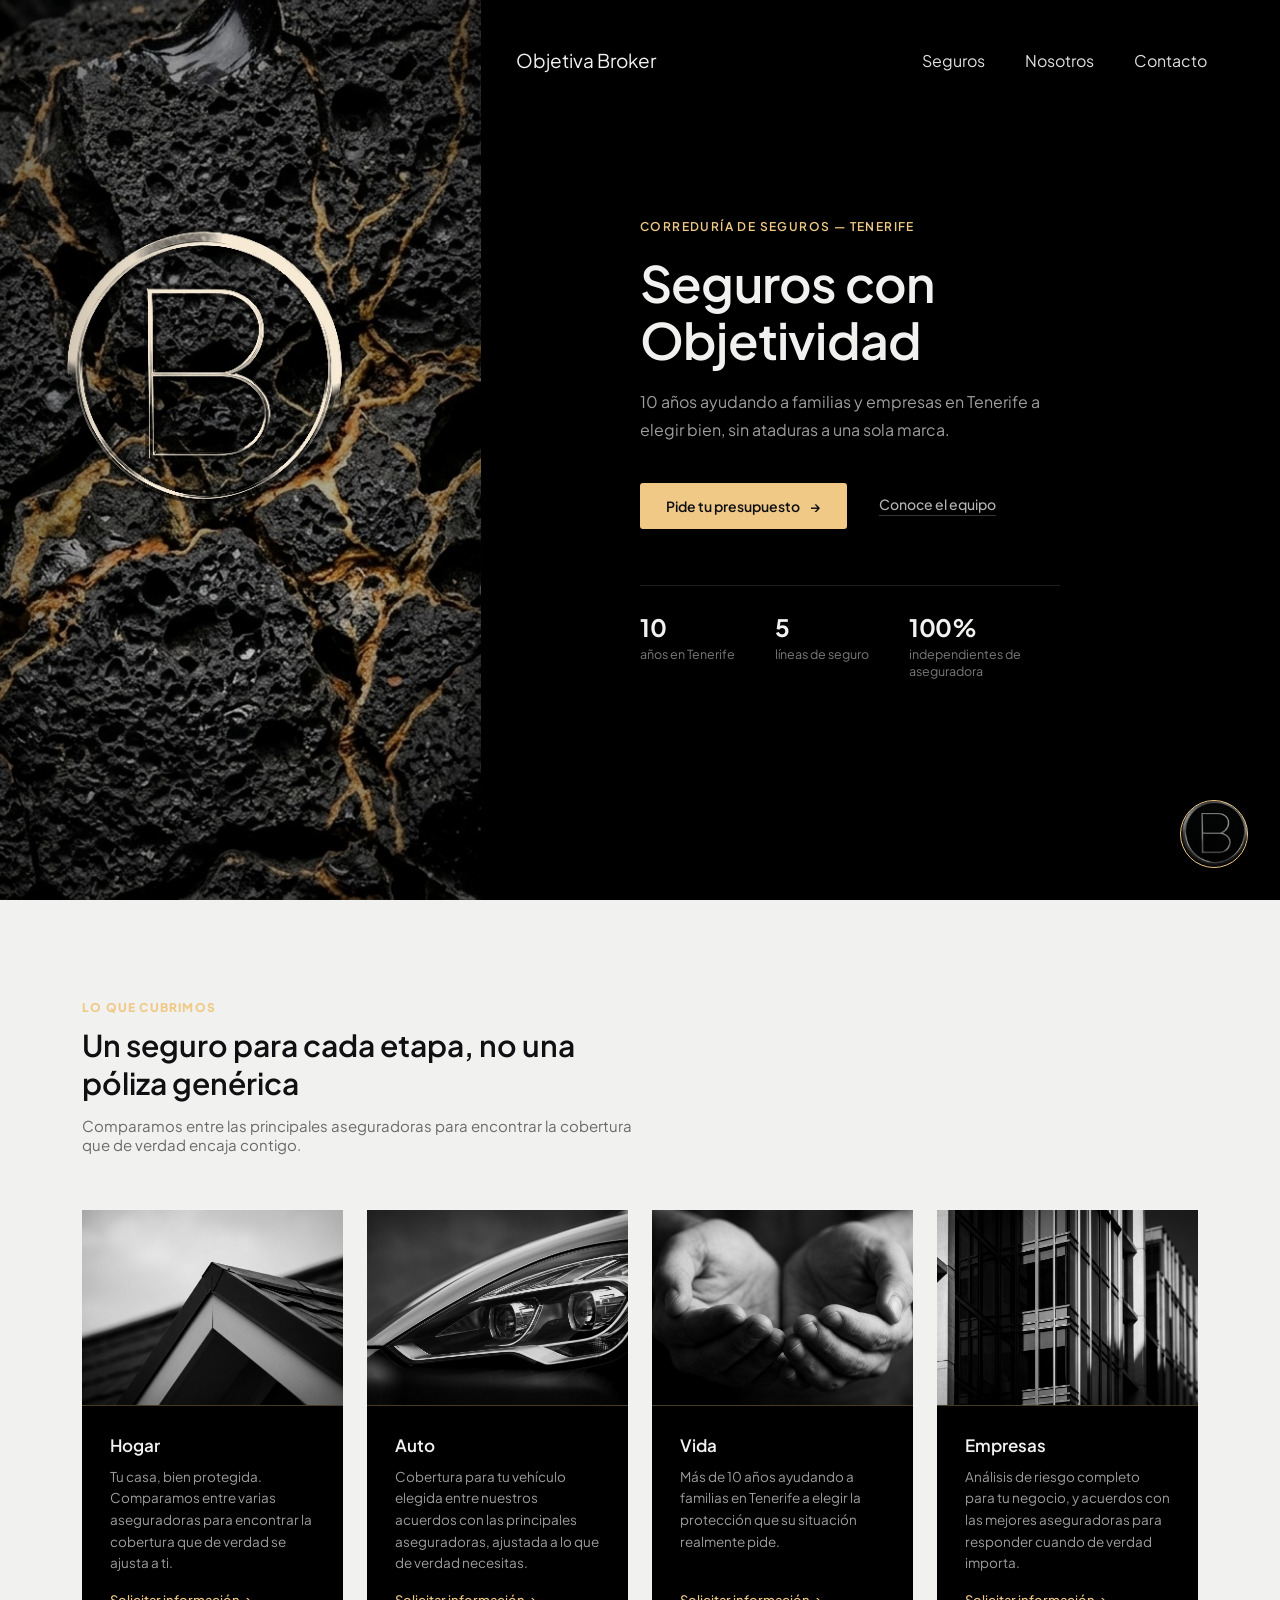
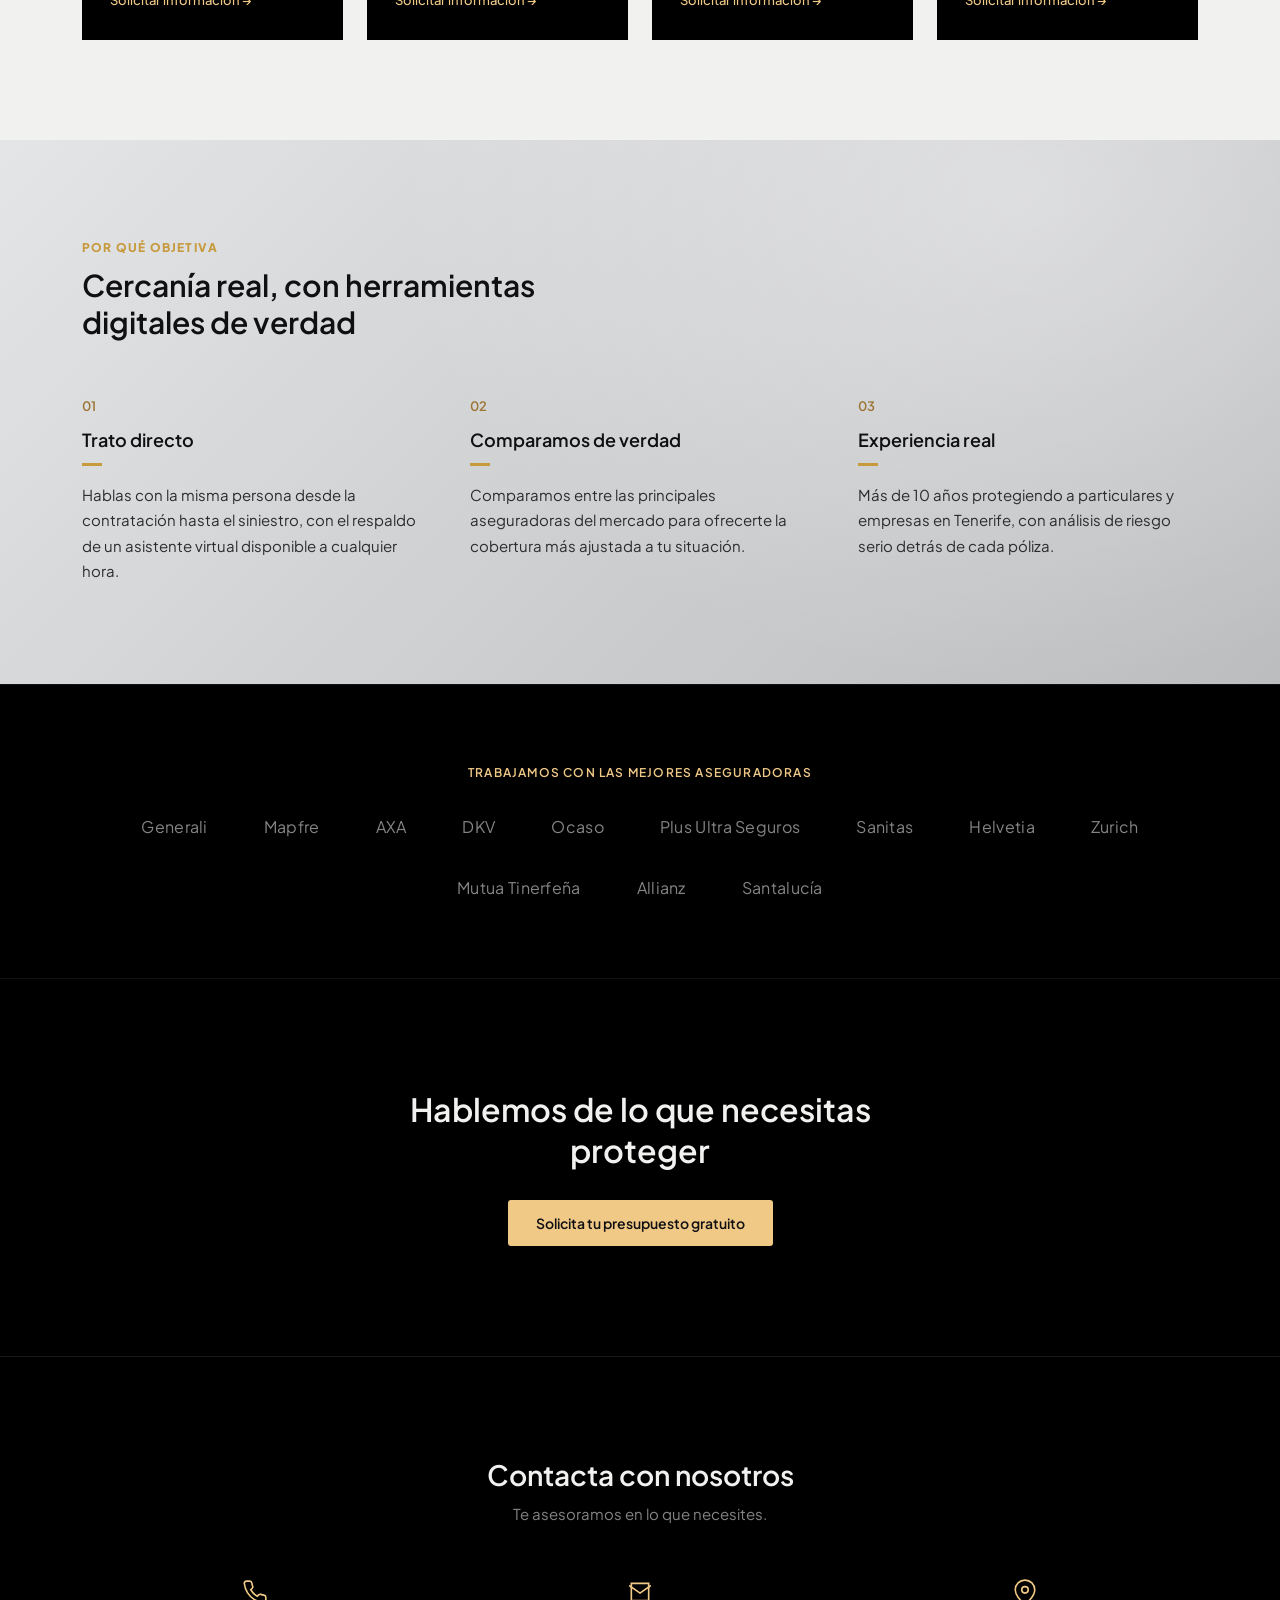
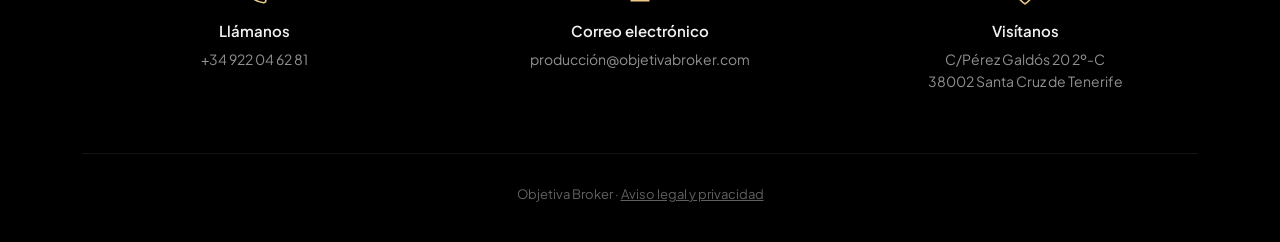
==== commit 10dd36cf: "Integrar asistente virtual en la landing - Widget de chat cableado a /chat y /reunion (API_BASE=/asi" ====
--- a/index.html
+++ b/index.html
@@ -8,6 +8,7 @@
 <link rel="preconnect" href="https://fonts.googleapis.com">
 <link href="https://fonts.googleapis.com/css2?family=Plus+Jakarta+Sans:wght@400;500;600&display=swap" rel="stylesheet">
 <link rel="stylesheet" href="css/style.css">
+<link rel="stylesheet" href="css/asistente.css">
 </head>
 <body>
 
@@ -191,5 +192,65 @@
 </footer>
 
 <script src="js/main.js"></script>
+
+<!-- Asistente virtual Objetiva -->
+<div class="assistant-widget" id="assistantWidget">
+  <div class="assistant-panel">
+    <div class="assistant-head">
+      <div class="assistant-avatar">
+        <img src="assets/img/emblema-objetiva.png" alt="Objetiva Broker">
+      </div>
+      <div>
+        <div class="name">Asistente Objetiva</div>
+        <div class="status" id="assistantStatus">Disponible ahora</div>
+      </div>
+      <div class="assistant-head-actions">
+        <button type="button" id="btnVolverChat" style="display:none;">← volver al chat</button>
+      </div>
+    </div>
+
+    <div class="assistant-body" id="assistantBody">
+      <div class="assistant-msg">Hola, soy el asistente virtual de Objetiva Broker. ¿En qué puedo ayudarte con tu seguro?</div>
+      <div class="assistant-meeting-link">
+        <button type="button" id="btnAbrirReunion">¿Prefieres agendar una reunión con un agente?</button>
+      </div>
+    </div>
+
+    <div class="reunion-view" id="reunionView">
+      <label for="rNombre">Nombre</label>
+      <input type="text" id="rNombre" placeholder="Tu nombre">
+      <label for="rContacto">Email o teléfono</label>
+      <input type="text" id="rContacto" placeholder="tu@email.com o 6XX XXX XXX">
+      <label for="rFranja">Franja horaria preferida</label>
+      <select id="rFranja">
+        <option value="mañana">Mañana</option>
+        <option value="tarde">Tarde</option>
+        <option value="indiferente">Indiferente</option>
+      </select>
+      <label for="rMotivo">Motivo (opcional)</label>
+      <textarea id="rMotivo" placeholder="Cuéntanos brevemente qué necesitas"></textarea>
+      <button type="button" class="reunion-submit" id="btnEnviarReunion">Solicitar reunión</button>
+      <div class="reunion-status" id="reunionStatus"></div>
+    </div>
+
+    <div class="assistant-foot" id="assistantFoot">
+      <form id="chatForm">
+        <input type="text" id="chatInput" placeholder="Escribe tu consulta..." autocomplete="off">
+        <button type="submit" class="assistant-send" id="chatSend">Enviar</button>
+      </form>
+    </div>
+  </div>
+
+  <div class="assistant-bubble" id="assistantBubble">
+    <button type="button" class="bubble-close" id="bubbleClose" aria-label="Cerrar">&times;</button>
+    ¿Hablamos? Puedo resolver tus dudas sobre seguros o ayudarte a agendar una reunión.
+  </div>
+
+  <button class="assistant-toggle" aria-label="Abrir asistente" onclick="document.getElementById('assistantWidget').classList.toggle('open')">
+    <img src="assets/img/emblema-objetiva.png" alt="Objetiva Broker">
+  </button>
+</div>
+<script src="js/asistente.js"></script>
+
 </body>
 </html>
--- a/css/style.css
+++ b/css/style.css
@@ -298,8 +298,14 @@
 
 .why {
   background:
-    radial-gradient(ellipse 900px 700px at 80% 10%, rgba(255, 255, 255, 0.18) 0%, rgba(255, 255, 255, 0) 70%),
-    linear-gradient(135deg, #D4D5D7 0%, #8A8C8F 50%, #4A4C4F 100%);
+    radial-gradient(ellipse 900px 700px at 80% 10%, rgba(255, 255, 255, 0.35) 0%, rgba(255, 255, 255, 0) 70%),
+    linear-gradient(135deg, #E4E5E7 0%, #CFD0D2 50%, #BCBDBF 100%);
+}
+.why .section-eyebrow {
+  color: #C79A3E;
+}
+.why .section-head h2 {
+  color: #101012;
 }
 
 .why-grid {
@@ -310,7 +316,7 @@
 
 .why-item .num {
   font-size: 13px;
-  color: var(--gold);
+  color: var(--gold-dark);
   font-weight: 600;
   margin-bottom: 14px;
 }
@@ -318,20 +324,21 @@
 .why-item h3 {
   font-size: 18px;
   font-weight: 600;
+  color: #101012;
   margin-bottom: 4px;
 }
 
 .why-item .underline {
   width: 20px;
   height: 3px;
-  background: var(--gold);
+  background: #C79A3E;
   margin: 12px 0 16px;
   border-radius: 0;
 }
 
 .why-item p {
-  font-size: 14px;
-  color: rgba(20, 20, 22, 0.75);
+  font-size: 15px;
+  color: #2B2C2E;
   line-height: 1.7;
 }
 
@@ -882,8 +889,14 @@
 
 .header-page {
   position: relative;
+  top: auto;
+  left: 0;
+  right: auto;
+  z-index: auto;
   background: #000000;
-  padding: 28px 5.7%;
+  padding: 28px 32px;
+  max-width: 1180px;
+  margin: 0 auto;
   display: flex;
   align-items: center;
   justify-content: space-between;
--- a/css/asistente.css
+++ b/css/asistente.css
@@ -0,0 +1,244 @@
+/* ============================================
+   Asistente virtual Objetiva — estilos widget
+   Cargar despues de style.css en index.html
+   ============================================ */
+
+.assistant-widget {
+  position: fixed;
+  right: 32px;
+  bottom: 32px;
+  z-index: 50;
+  --gold: #F0C987;
+  --a-bg: #000000;
+  --a-text: #F1F1F0;
+  --a-radius: 3px;
+  font-family: 'Plus Jakarta Sans', sans-serif;
+}
+
+.assistant-toggle {
+  width: 68px;
+  height: 68px;
+  border-radius: 50%;
+  background: radial-gradient(circle at 35% 30%, #1c1c1f 0%, #101012 70%);
+  border: 1.4px solid var(--gold);
+  display: flex;
+  align-items: center;
+  justify-content: center;
+  cursor: pointer;
+  transition: transform 0.2s ease, border-color 0.2s ease;
+  position: relative;
+  overflow: hidden;
+  padding: 0;
+}
+.assistant-toggle:hover { transform: scale(1.05); border-color: #fff; }
+.assistant-toggle img {
+  position: absolute; top: 50%; left: 50%;
+  width: 132%; height: 132%;
+  transform: translate(-50%, -50%);
+  object-fit: cover; display: block;
+}
+.assistant-toggle::after {
+  content: ""; position: absolute; inset: 0;
+  border-radius: 50%;
+  box-shadow: inset 0 0 10px 3px rgba(0,0,0,0.55);
+  pointer-events: none;
+}
+
+.assistant-panel {
+  position: absolute; right: 0; bottom: 76px;
+  width: 320px;
+  background: var(--a-bg);
+  border: 1px solid rgba(240, 201, 135, 0.3);
+  border-radius: var(--a-radius);
+  overflow: hidden;
+  opacity: 0; transform: translateY(12px);
+  pointer-events: none;
+  transition: opacity 0.25s ease, transform 0.25s ease;
+  box-shadow: 0 20px 60px rgba(0,0,0,0.5);
+  display: flex; flex-direction: column;
+  max-height: 480px;
+}
+.assistant-widget.open .assistant-panel {
+  opacity: 1; transform: translateY(0); pointer-events: auto;
+}
+
+.assistant-head {
+  padding: 18px 20px;
+  border-bottom: 1px solid rgba(240, 201, 135, 0.22);
+  display: flex; align-items: center; gap: 12px; flex: none;
+}
+.assistant-avatar {
+  width: 34px; height: 34px; border-radius: 50%;
+  border: 1.2px solid var(--gold);
+  overflow: hidden; flex: none; position: relative;
+}
+.assistant-avatar img {
+  position: absolute; top: 50%; left: 50%;
+  width: 132%; height: 132%;
+  transform: translate(-50%, -50%);
+  object-fit: cover; display: block;
+}
+.assistant-head .name { font-size: 14px; font-weight: 600; color: var(--a-text); }
+.assistant-head .status { font-size: 11.5px; color: var(--gold); margin-top: 2px; }
+.assistant-head .status.offline { color: rgba(241,241,240,0.4); }
+.assistant-head-actions { margin-left: auto; }
+.assistant-head-actions button {
+  background: none; border: none;
+  color: rgba(241,241,240,0.45);
+  font-size: 11px; font-family: inherit; cursor: pointer;
+  text-decoration: underline; padding: 0;
+}
+.assistant-head-actions button:hover { color: var(--gold); }
+
+.assistant-body {
+  padding: 18px 20px; min-height: 120px; max-height: 300px;
+  overflow-y: auto; display: flex; flex-direction: column;
+  gap: 10px; flex: 1 1 auto;
+}
+.assistant-msg {
+  background: #17171a; border-radius: var(--a-radius);
+  padding: 12px 14px; font-size: 13px;
+  color: rgba(241, 241, 240, 0.75); line-height: 1.6; max-width: 90%;
+}
+.assistant-msg.user {
+  align-self: flex-end;
+  background: rgba(240, 201, 135, 0.14);
+  border: 1px solid rgba(240, 201, 135, 0.28);
+  color: var(--a-text);
+}
+.assistant-msg.error {
+  border: 1px solid rgba(220, 90, 90, 0.4);
+  color: rgba(241,241,240,0.6);
+}
+.assistant-msg.typing { color: rgba(241,241,240,0.4); font-style: italic; }
+
+.assistant-foot {
+  padding: 14px 16px;
+  border-top: 1px solid rgba(240, 201, 135, 0.22); flex: none;
+}
+.assistant-foot form { display: flex; gap: 8px; }
+.assistant-foot input[type="text"] {
+  width: 100%; background: #17171a;
+  border: 1px solid rgba(240, 201, 135, 0.2);
+  border-radius: var(--a-radius);
+  padding: 10px 12px; color: var(--a-text);
+  font-size: 13px; font-family: 'Plus Jakarta Sans', sans-serif;
+}
+.assistant-foot input::placeholder { color: rgba(241,241,240,0.35); }
+.assistant-foot input:disabled { opacity: 0.5; }
+.assistant-send {
+  background: var(--gold); border: none;
+  border-radius: var(--a-radius); padding: 0 14px;
+  color: #101012; font-weight: 600; font-size: 13px;
+  cursor: pointer; flex: none;
+}
+.assistant-send:disabled { opacity: 0.5; cursor: default; }
+
+.assistant-meeting-link { margin-top: 10px; text-align: center; }
+.assistant-meeting-link button {
+  background: none; border: none; color: var(--gold);
+  font-size: 11.5px; font-family: inherit; cursor: pointer;
+  text-decoration: underline;
+}
+
+.reunion-view { display: none; padding: 18px 20px; overflow-y: auto; }
+.reunion-view.active { display: block; }
+.assistant-body.hidden-view { display: none; }
+.reunion-view label {
+  display: block; font-size: 11.5px;
+  color: rgba(241,241,240,0.5); margin: 12px 0 5px;
+}
+.reunion-view label:first-child { margin-top: 0; }
+.reunion-view input, .reunion-view select, .reunion-view textarea {
+  width: 100%; background: #17171a;
+  border: 1px solid rgba(240, 201, 135, 0.2);
+  border-radius: var(--a-radius);
+  padding: 9px 11px; color: var(--a-text);
+  font-size: 13px; font-family: 'Plus Jakarta Sans', sans-serif;
+  resize: vertical;
+}
+.reunion-view textarea { min-height: 56px; }
+.reunion-submit {
+  margin-top: 16px; width: 100%; background: var(--gold);
+  border: none; border-radius: var(--a-radius);
+  padding: 10px 0; color: #101012; font-weight: 600;
+  font-size: 13px; cursor: pointer;
+}
+.reunion-submit:disabled { opacity: 0.5; cursor: default; }
+.reunion-status {
+  margin-top: 10px; font-size: 12px;
+  color: rgba(241,241,240,0.6); line-height: 1.5;
+}
+.reunion-status.ok { color: #8fd19e; }
+.reunion-status.error { color: #e0938f; }
+
+@media (max-width: 480px) {
+  .assistant-widget { right: 16px; bottom: 16px; }
+  .assistant-panel { width: calc(100vw - 32px); }
+}
+
+/* ---- Pulso del boton (llama la atencion) ---- */
+/* Usa box-shadow animado: se dibuja FUERA del boton y no lo recorta
+   el overflow:hidden que necesita el emblema circular. */
+.assistant-toggle {
+  animation: assistantPulse 2.4s ease-out infinite;
+}
+/* al abrir el widget, detener el pulso: ya no hace falta */
+.assistant-widget.open .assistant-toggle { animation: none; }
+
+@keyframes assistantPulse {
+  0%   { box-shadow: 0 0 0 0 rgba(240, 201, 135, 0.55); }
+  70%  { box-shadow: 0 0 0 14px rgba(240, 201, 135, 0); }
+  100% { box-shadow: 0 0 0 0 rgba(240, 201, 135, 0); }
+}
+
+/* respeto por usuarios que prefieren menos movimiento */
+@media (prefers-reduced-motion: reduce) {
+  .assistant-toggle { animation: none; }
+}
+
+/* ---- Burbuja de saludo ---- */
+.assistant-bubble {
+  position: absolute;
+  bottom: 6px;
+  right: 84px;
+  width: 210px;
+  background: var(--a-bg, #000);
+  border: 1px solid rgba(240, 201, 135, 0.35);
+  border-radius: var(--a-radius, 3px);
+  padding: 12px 14px;
+  box-shadow: 0 12px 40px rgba(0,0,0,0.5);
+  color: rgba(241,241,240,0.85);
+  font-size: 12.5px;
+  line-height: 1.5;
+  font-family: 'Plus Jakarta Sans', sans-serif;
+  opacity: 0;
+  transform: translateX(10px) scale(0.96);
+  pointer-events: none;
+  transition: opacity 0.35s ease, transform 0.35s ease;
+  cursor: pointer;
+}
+.assistant-bubble.show {
+  opacity: 1;
+  transform: translateX(0) scale(1);
+  pointer-events: auto;
+}
+.assistant-bubble .bubble-close {
+  position: absolute;
+  top: 4px; right: 8px;
+  background: none; border: none;
+  color: rgba(241,241,240,0.4);
+  font-size: 15px; line-height: 1; cursor: pointer; padding: 2px;
+}
+.assistant-bubble .bubble-close:hover { color: var(--gold); }
+/* pico de la burbuja apuntando al boton */
+.assistant-bubble::after {
+  content: "";
+  position: absolute;
+  right: -6px; bottom: 20px;
+  width: 12px; height: 12px;
+  background: var(--a-bg, #000);
+  border-right: 1px solid rgba(240, 201, 135, 0.35);
+  border-bottom: 1px solid rgba(240, 201, 135, 0.35);
+  transform: rotate(-45deg);
+}
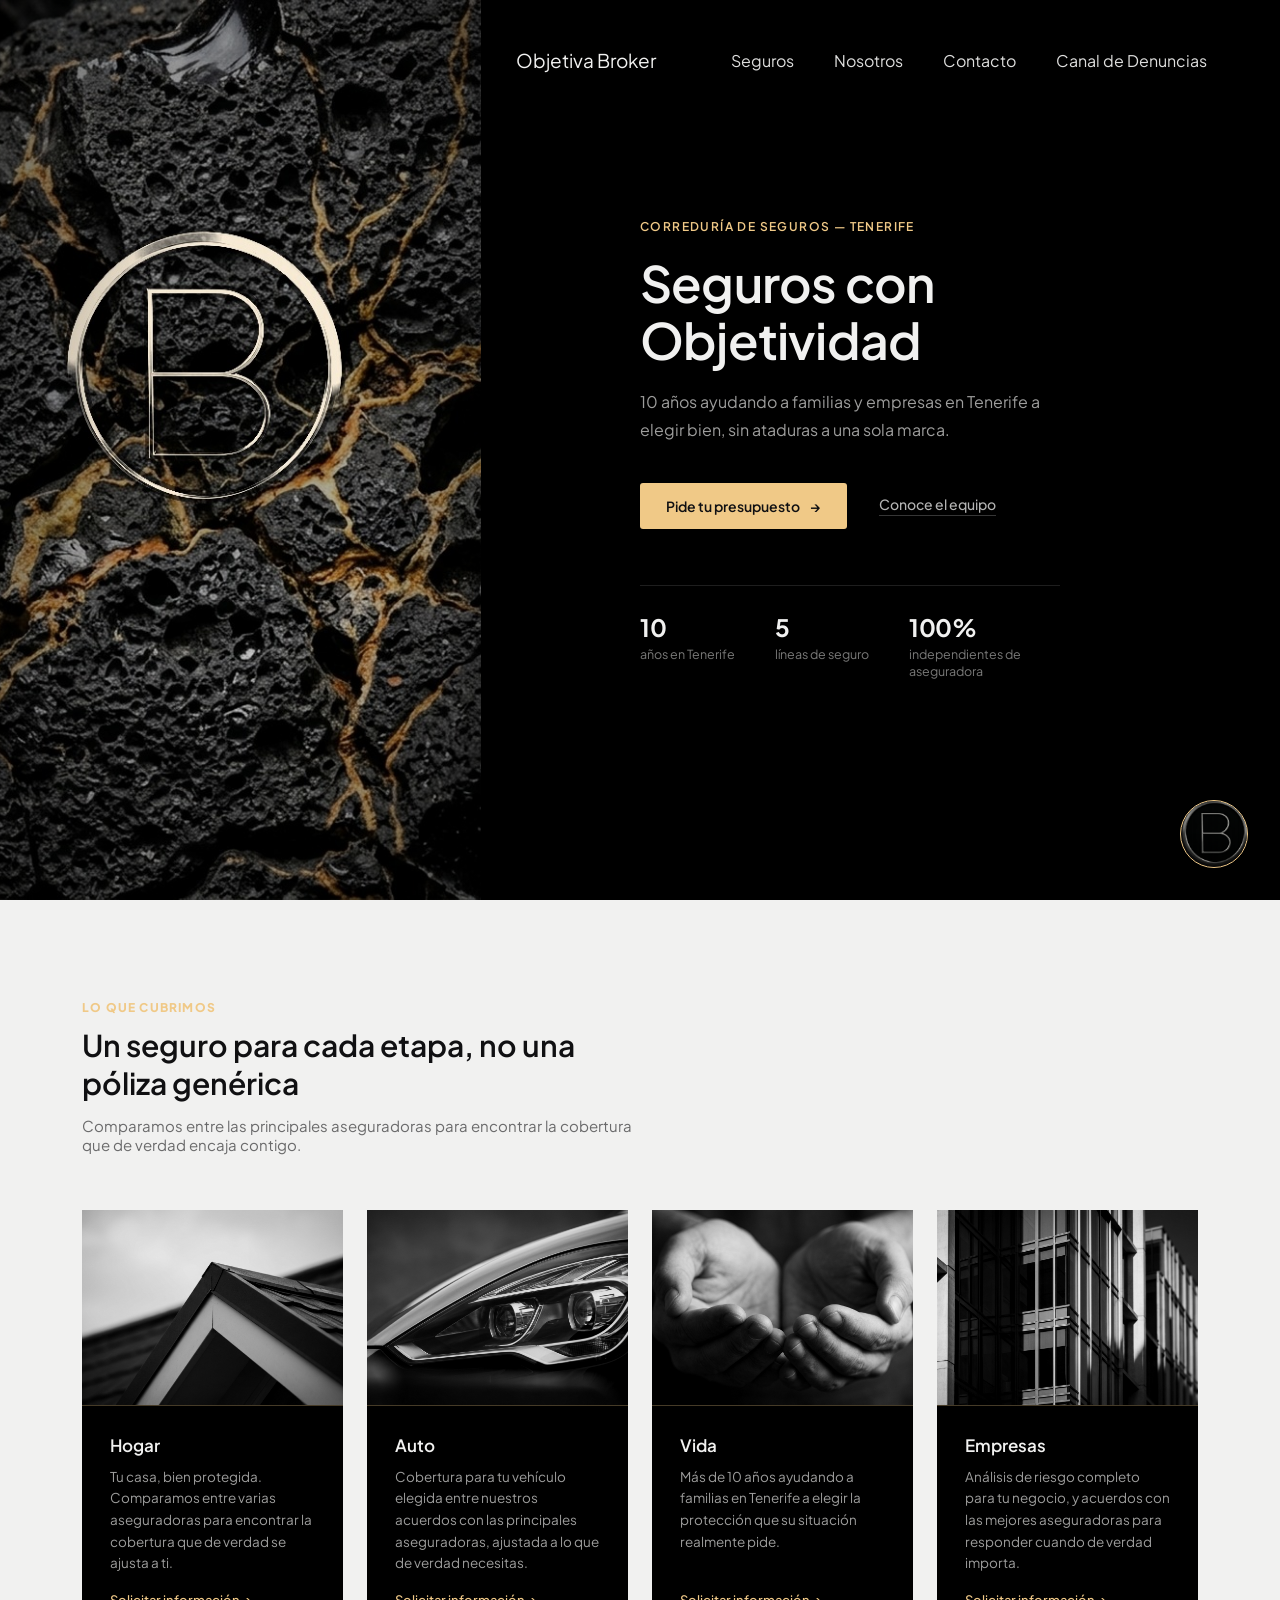
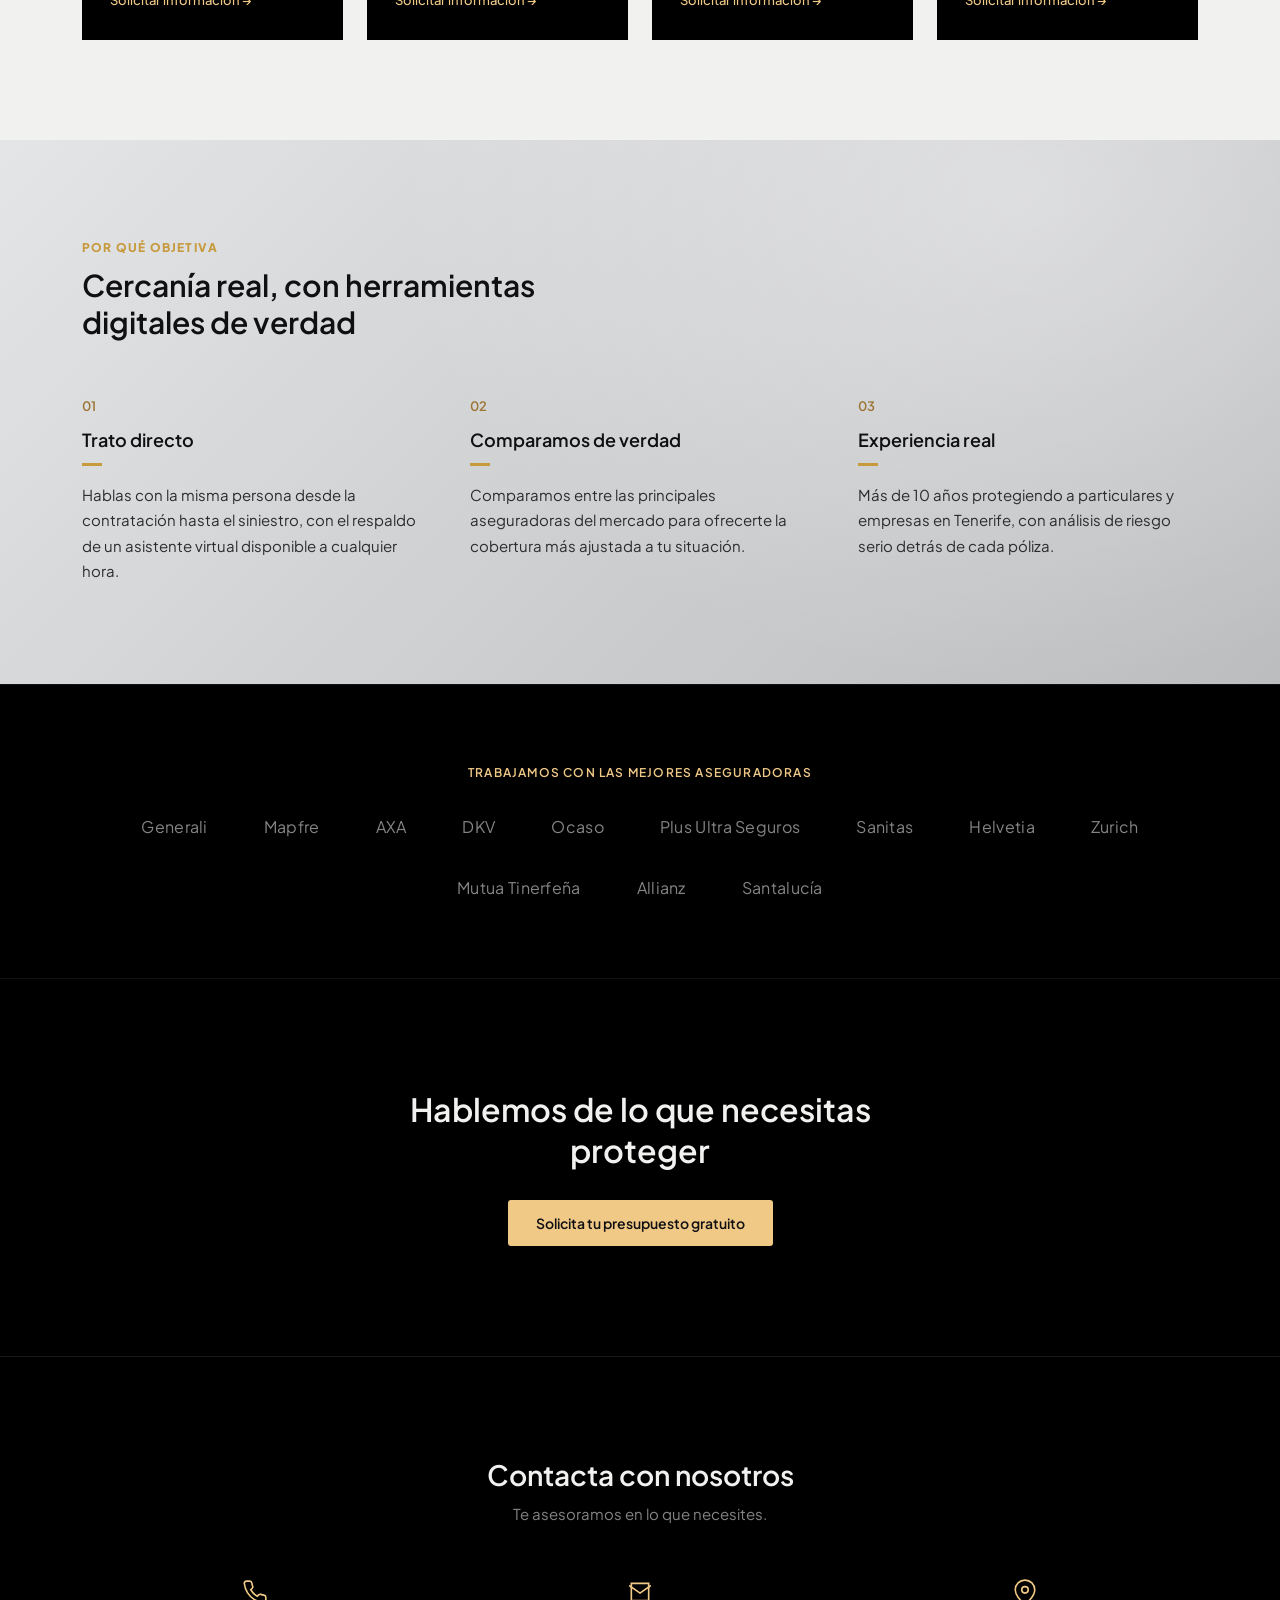
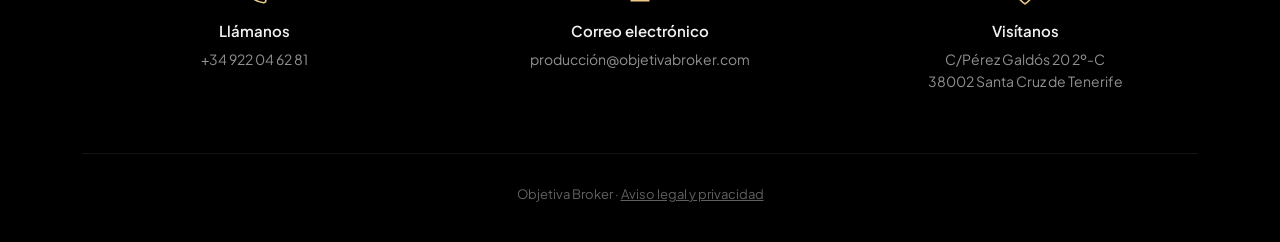
==== commit 5ccd9626: "Añadir Canal de Denuncias (Ley 2/2023) enlazado en menú y footer" ====
--- a/index.html
+++ b/index.html
@@ -25,6 +25,7 @@
       <a href="seguros.html">Seguros</a>
       <a href="nosotros.html">Nosotros</a>
       <a href="contacto.html">Contacto</a>
+      <a href="canal-denuncias.html">Canal de Denuncias</a>
     </nav>
   </header>
 
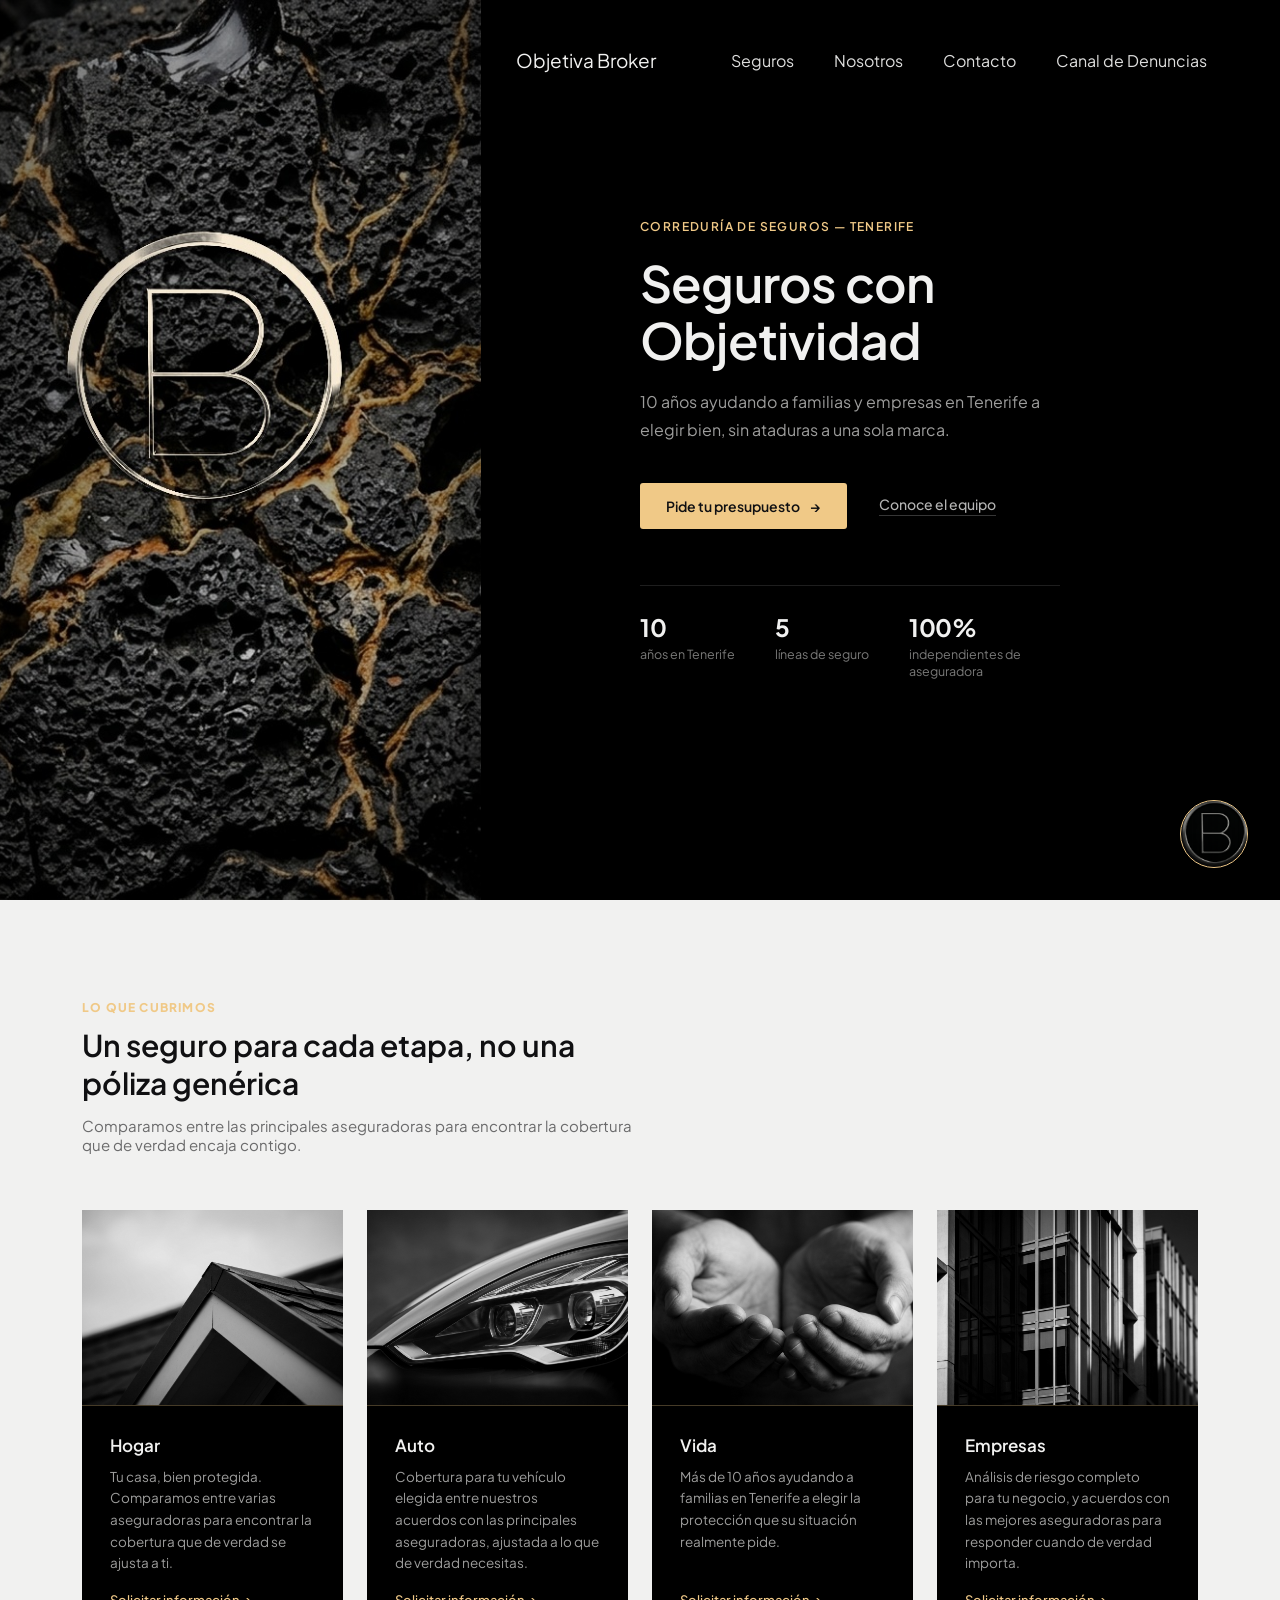
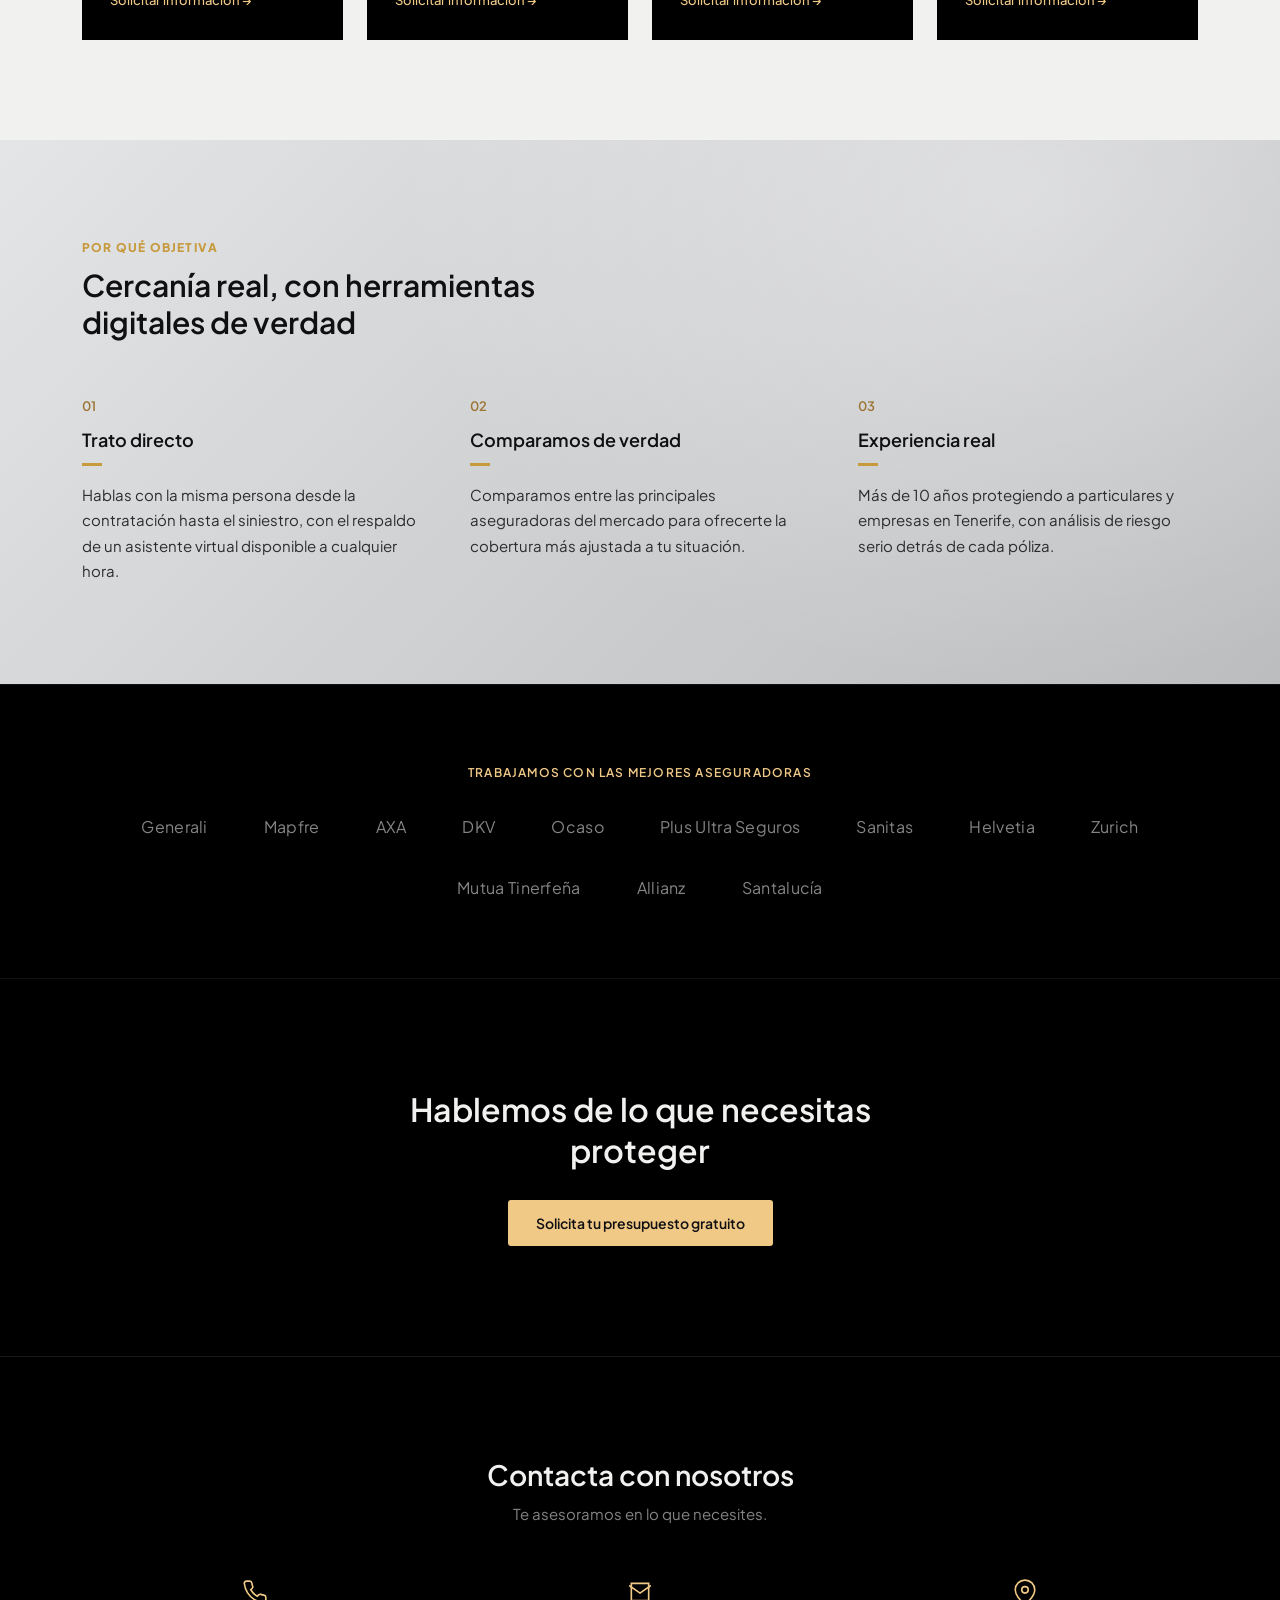
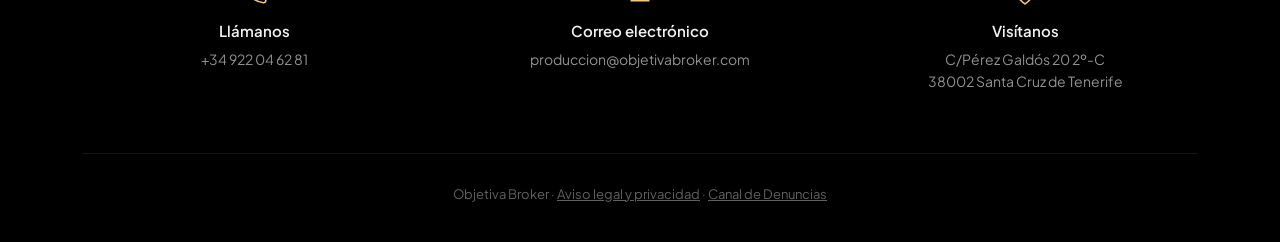
==== commit 8b4d6cc7: "Añadir enlace Canal de Denuncias en footer y corregir email produccion" ====
--- a/index.html
+++ b/index.html
@@ -180,7 +180,7 @@
       <div class="footer-item">
         <svg class="footer-icon" viewBox="0 0 24 24" fill="none" stroke="currentColor" stroke-width="1.5"><path d="M4 4h16v16H4z"/><path d="m22 6-10 7L2 6"/></svg>
         <div class="footer-label">Correo electrónico</div>
-        <div class="footer-value">producción@objetivabroker.com</div>
+        <div class="footer-value">produccion@objetivabroker.com</div>
       </div>
       <div class="footer-item">
         <svg class="footer-icon" viewBox="0 0 24 24" fill="none" stroke="currentColor" stroke-width="1.5"><path d="M21 10c0 7-9 13-9 13s-9-6-9-13a9 9 0 0 1 18 0z"/><circle cx="12" cy="10" r="3"/></svg>
@@ -188,7 +188,7 @@
         <div class="footer-value">C/Pérez Galdós 20 2º-C<br>38002 Santa Cruz de Tenerife</div>
       </div>
     </div>
-    <div class="footer-bottom">Objetiva Broker · <a href="legal.html" style="color: inherit; text-decoration: underline;">Aviso legal y privacidad</a></div>
+    <div class="footer-bottom">Objetiva Broker · <a href="legal.html" style="color: inherit; text-decoration: underline;">Aviso legal y privacidad</a> · <a href="canal-denuncias.html" style="color: inherit; text-decoration: underline;">Canal de Denuncias</a></div>
   </div>
 </footer>
 
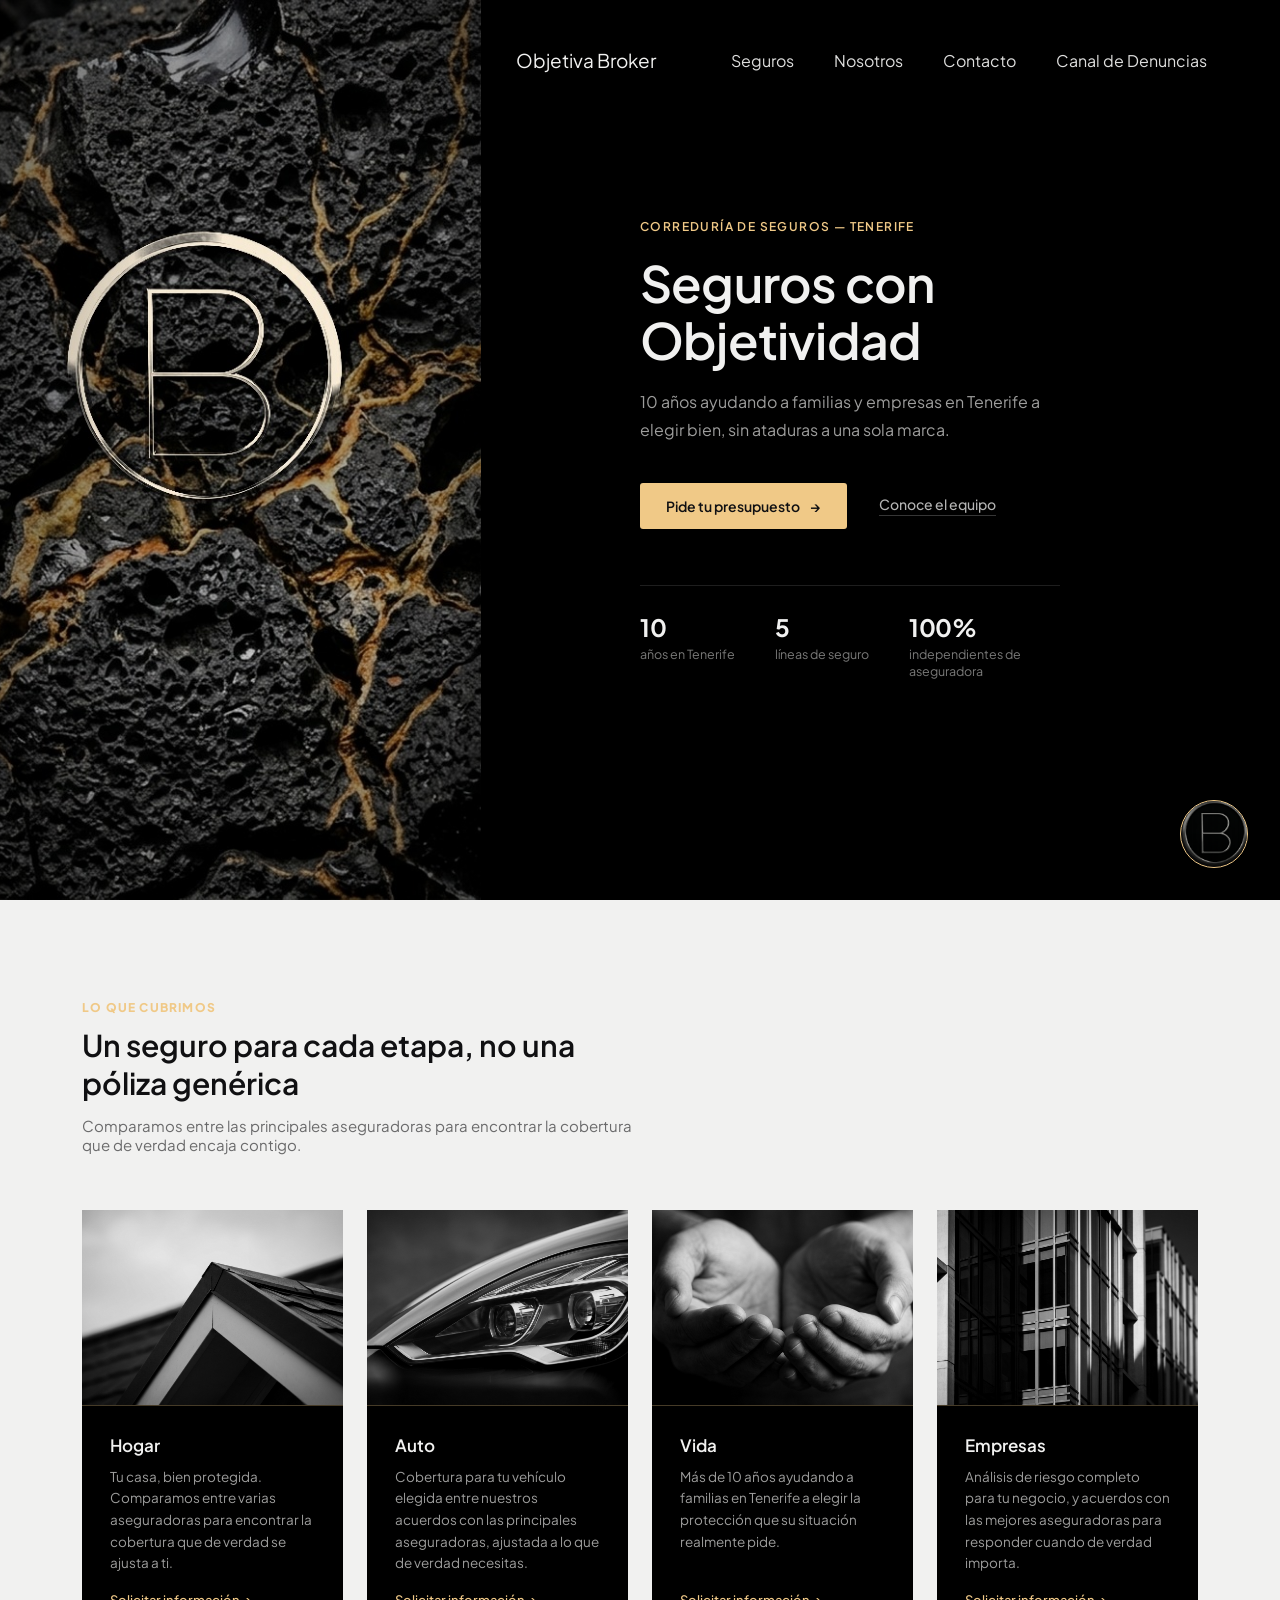
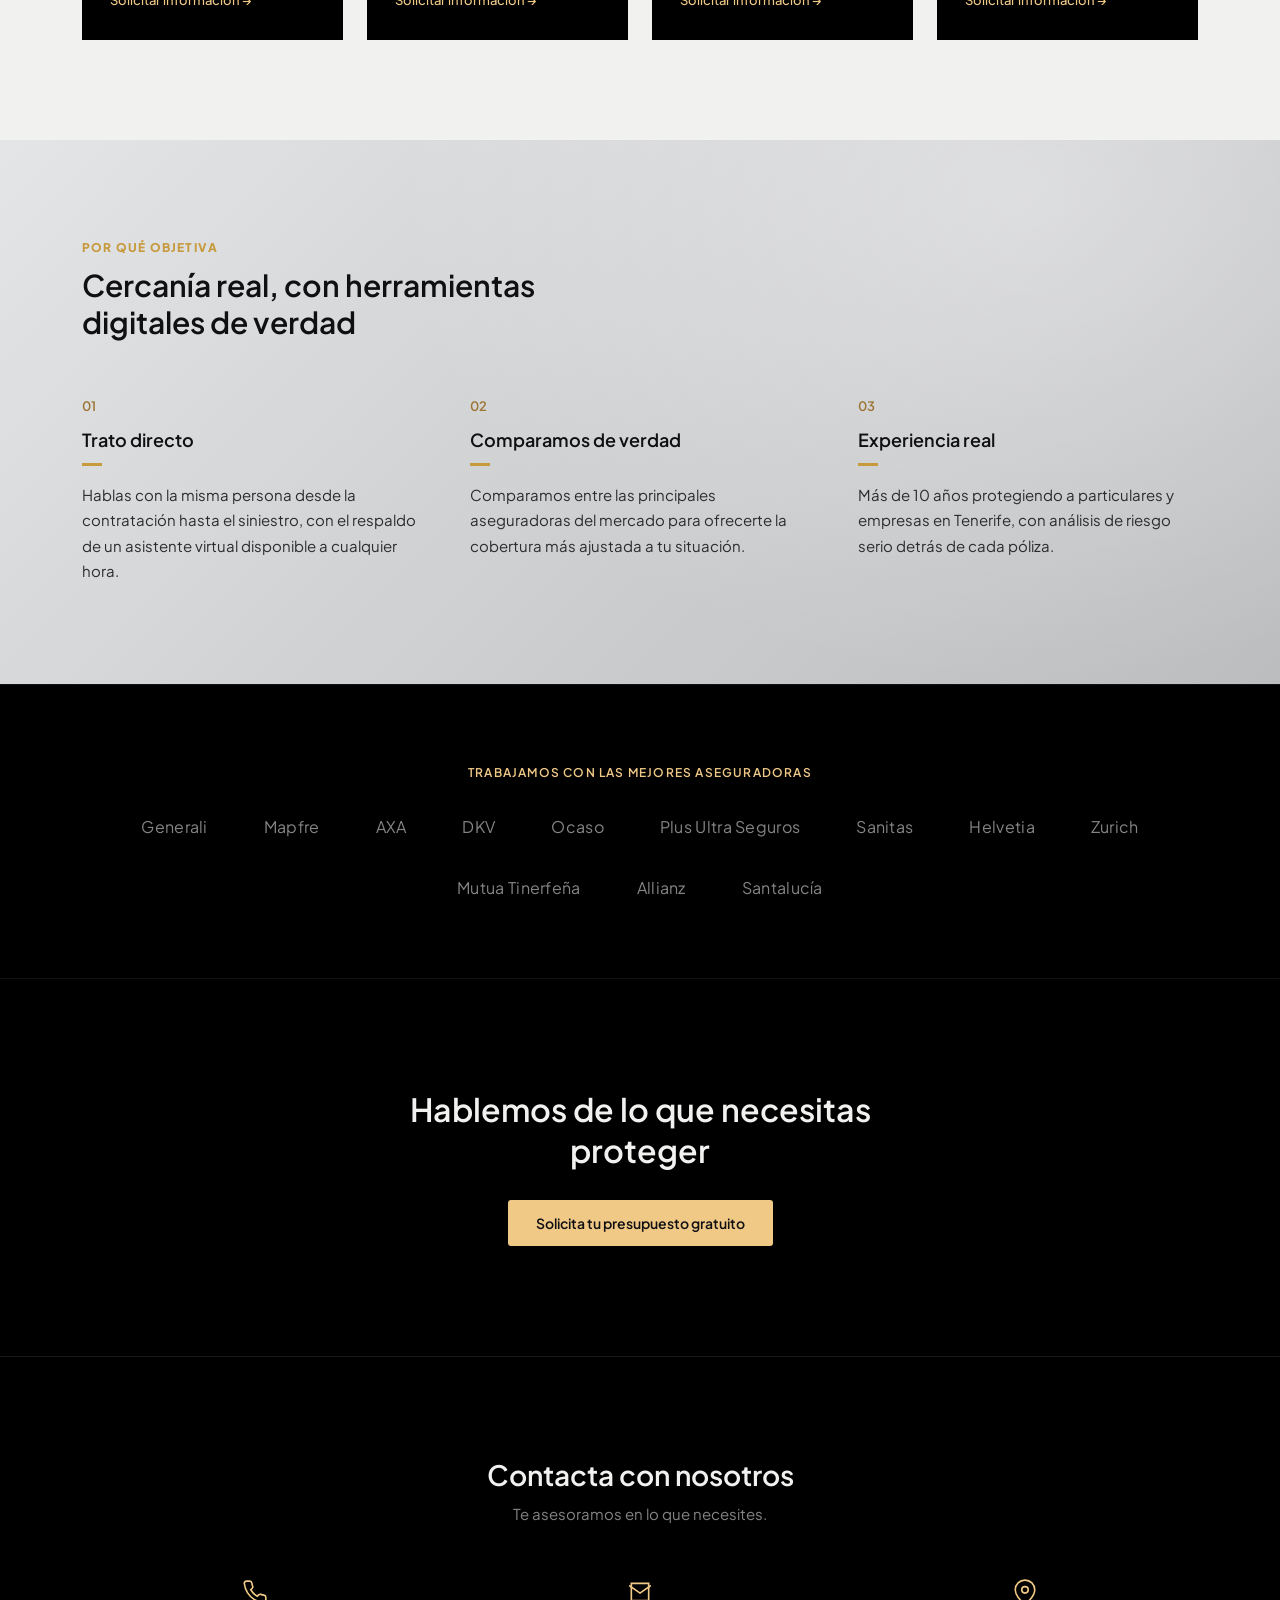
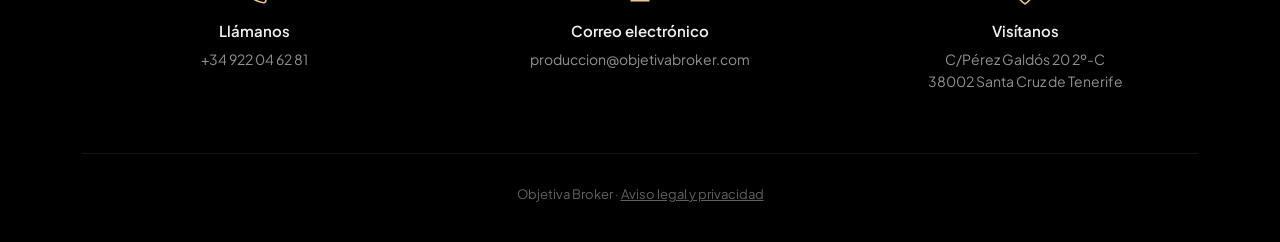
==== commit f5f19b5f: "Quitar Canal de Denuncias del footer (ya está junto a Aviso legal)" ====
--- a/index.html
+++ b/index.html
@@ -188,7 +188,7 @@
         <div class="footer-value">C/Pérez Galdós 20 2º-C<br>38002 Santa Cruz de Tenerife</div>
       </div>
     </div>
-    <div class="footer-bottom">Objetiva Broker · <a href="legal.html" style="color: inherit; text-decoration: underline;">Aviso legal y privacidad</a> · <a href="canal-denuncias.html" style="color: inherit; text-decoration: underline;">Canal de Denuncias</a></div>
+    <div class="footer-bottom">Objetiva Broker · <a href="legal.html" style="color: inherit; text-decoration: underline;">Aviso legal y privacidad</a></div>
   </div>
 </footer>
 
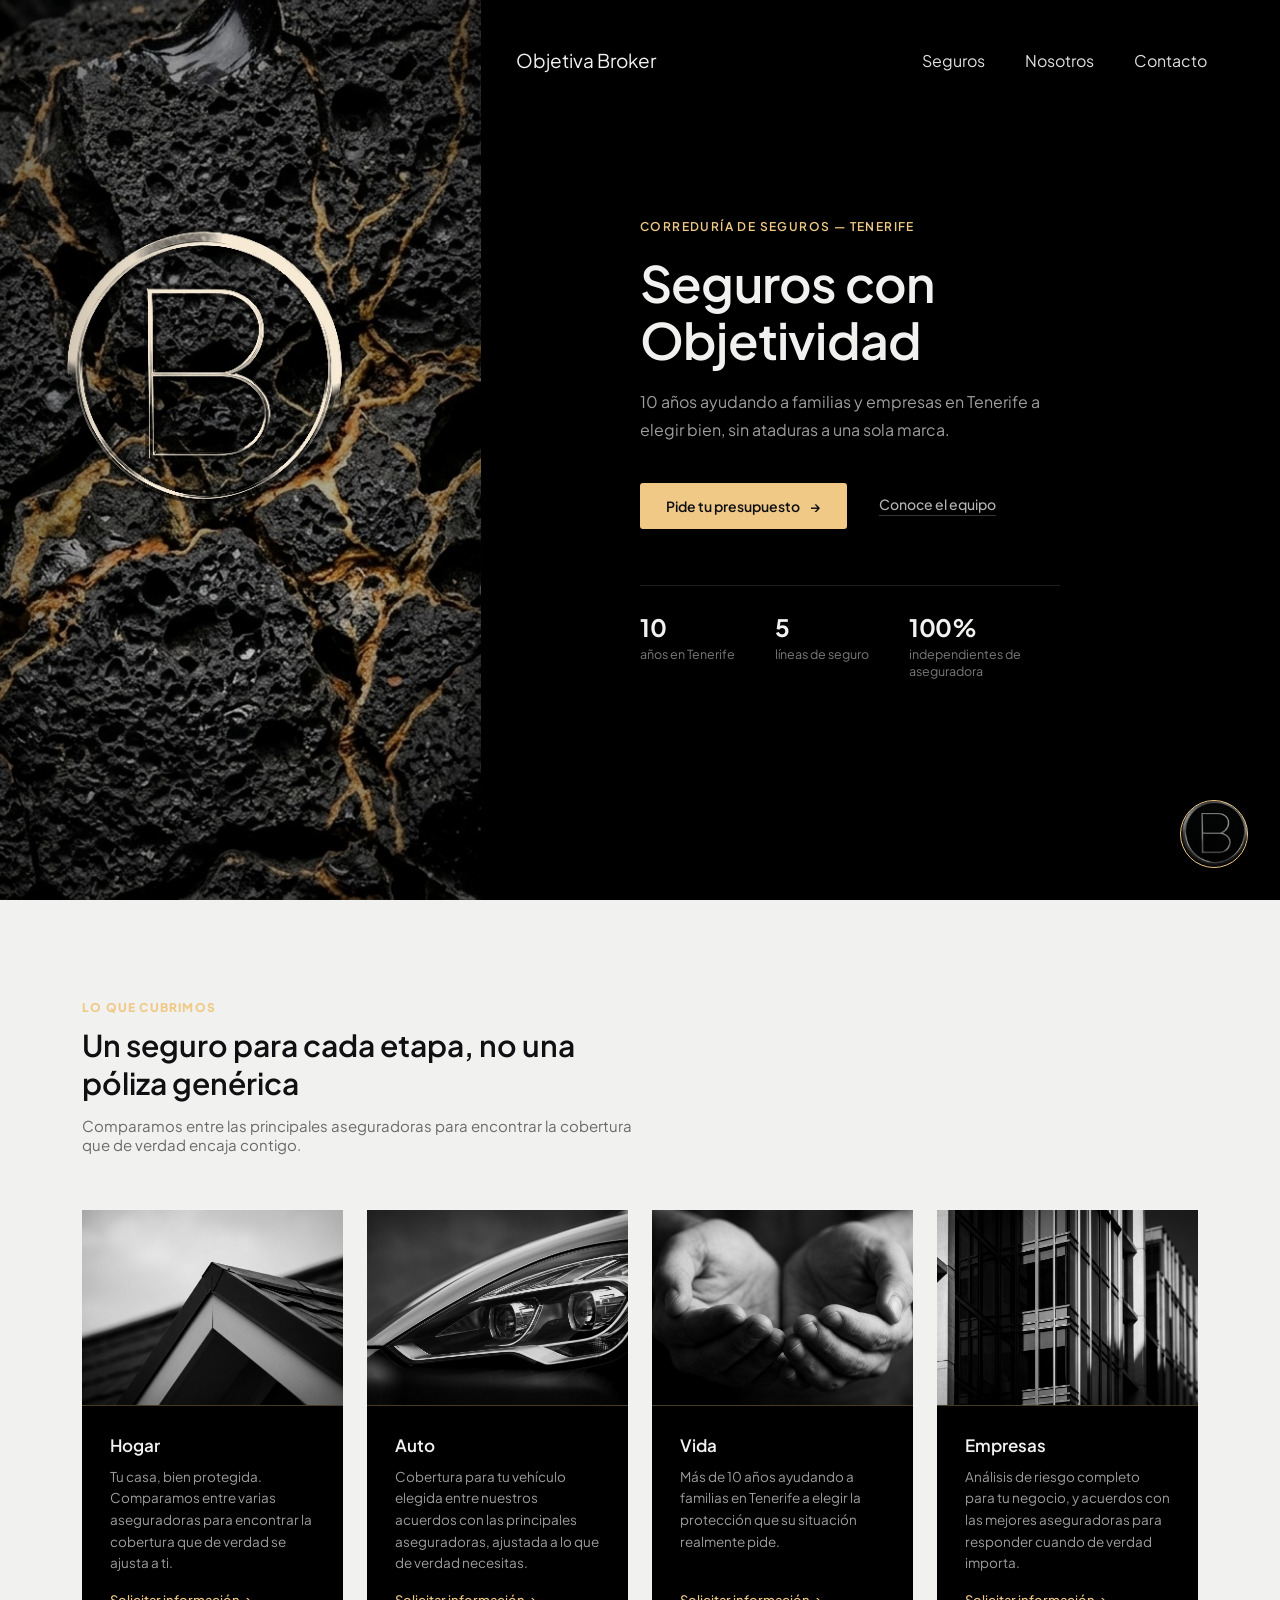
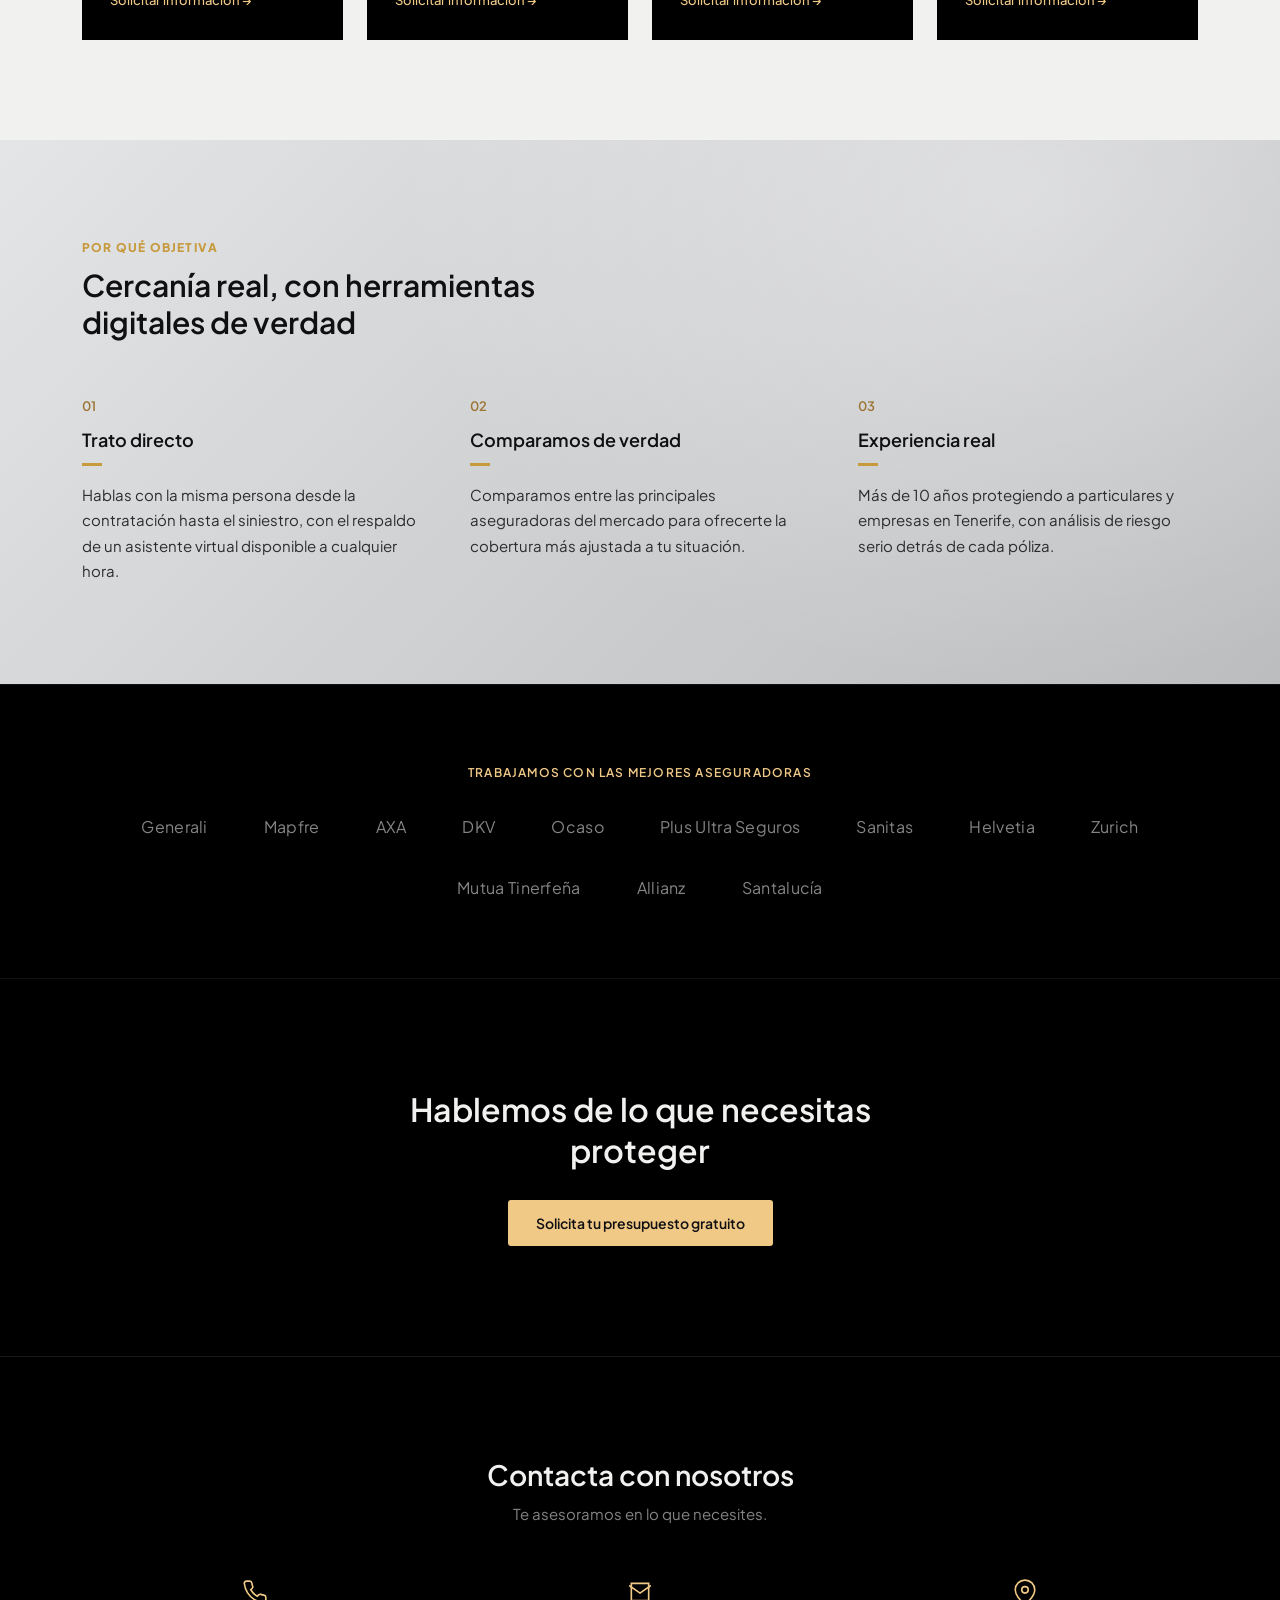
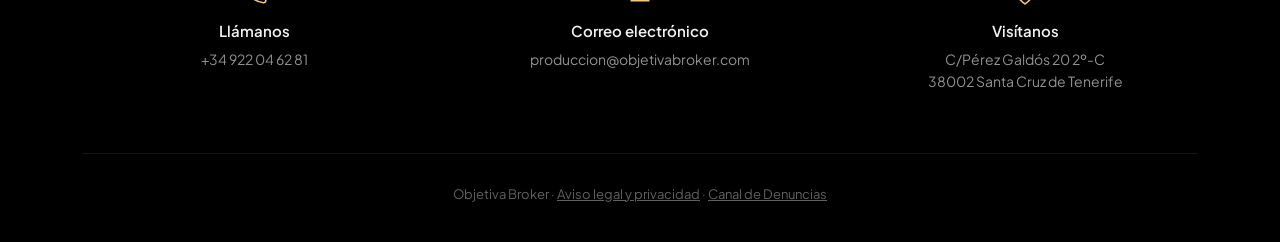
==== commit dab28467: "Mover Canal de Denuncias del nav al footer (junto a Aviso legal)" ====
--- a/index.html
+++ b/index.html
@@ -25,7 +25,6 @@
       <a href="seguros.html">Seguros</a>
       <a href="nosotros.html">Nosotros</a>
       <a href="contacto.html">Contacto</a>
-      <a href="canal-denuncias.html">Canal de Denuncias</a>
     </nav>
   </header>
 
@@ -188,7 +187,7 @@
         <div class="footer-value">C/Pérez Galdós 20 2º-C<br>38002 Santa Cruz de Tenerife</div>
       </div>
     </div>
-    <div class="footer-bottom">Objetiva Broker · <a href="legal.html" style="color: inherit; text-decoration: underline;">Aviso legal y privacidad</a></div>
+    <div class="footer-bottom">Objetiva Broker · <a href="legal.html" style="color: inherit; text-decoration: underline;">Aviso legal y privacidad</a> · <a href="canal-denuncias.html" style="color: inherit; text-decoration: underline;">Canal de Denuncias</a></div>
   </div>
 </footer>
 
